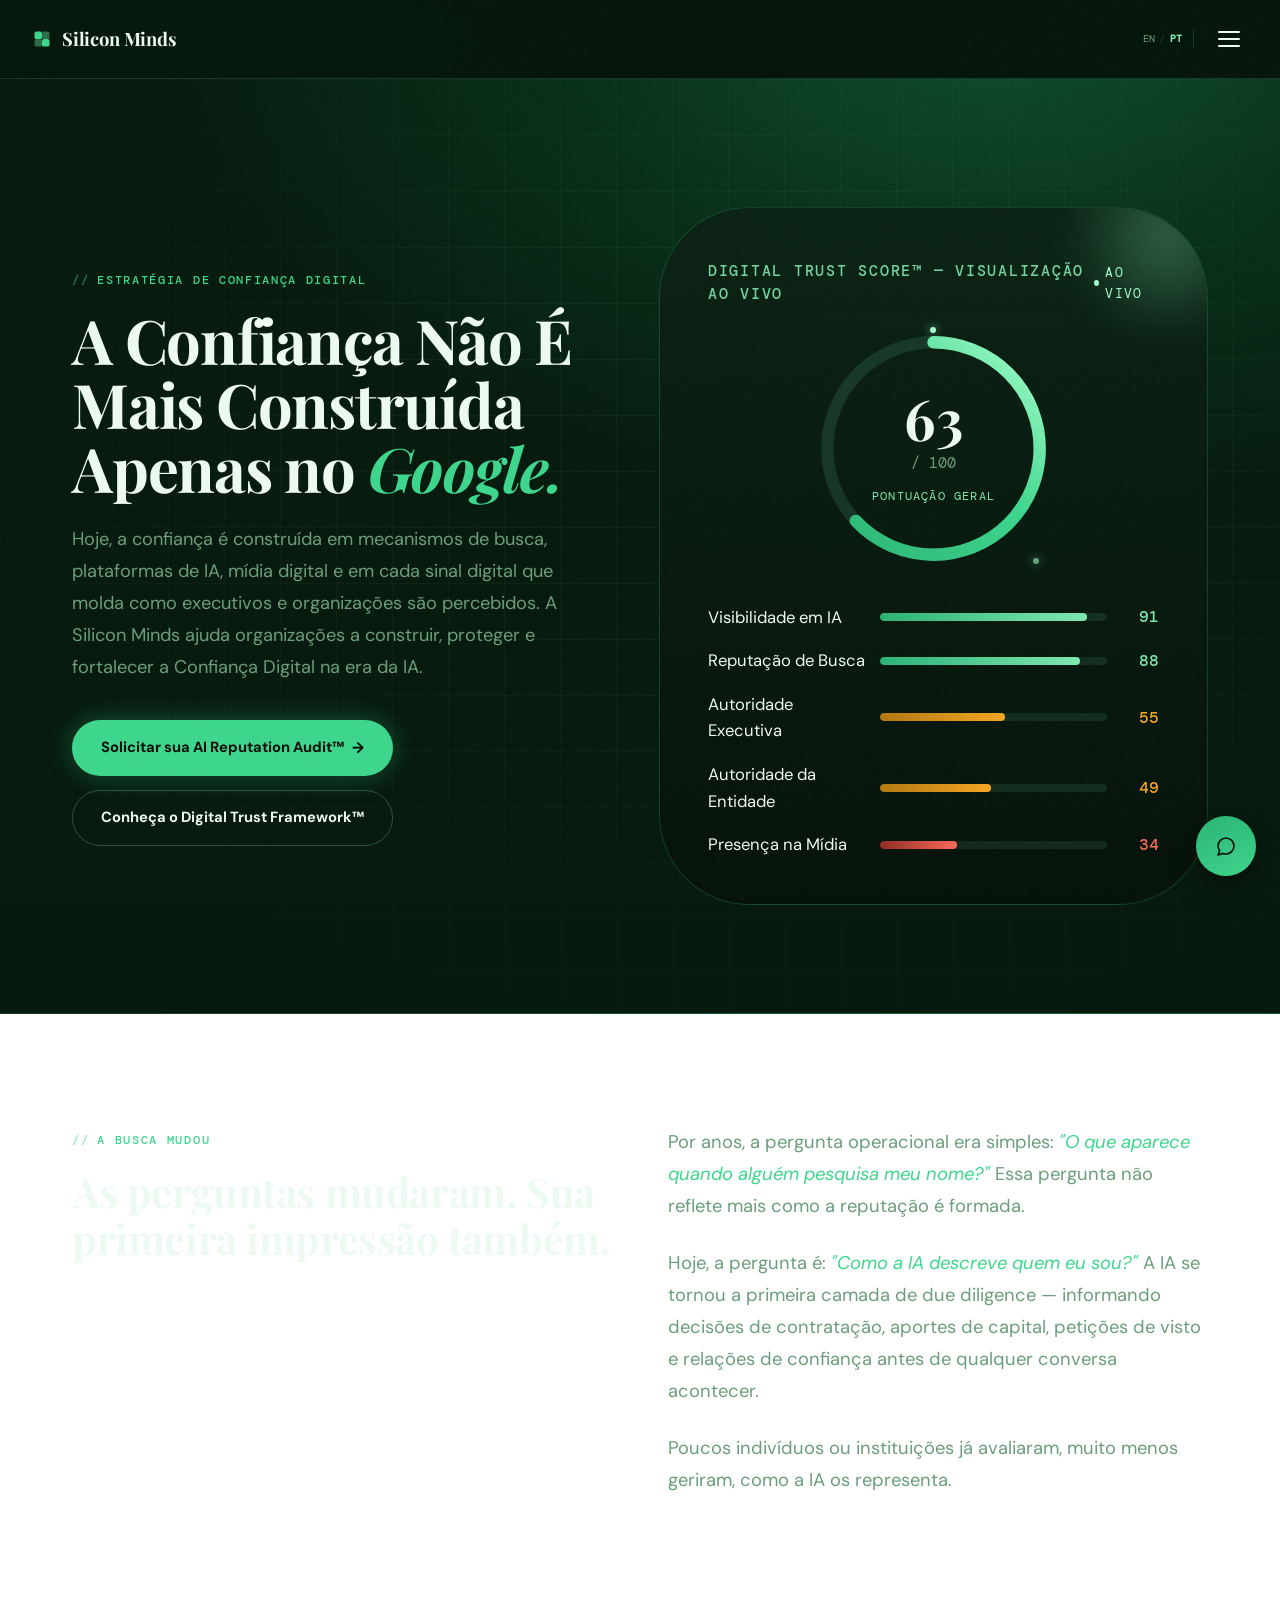
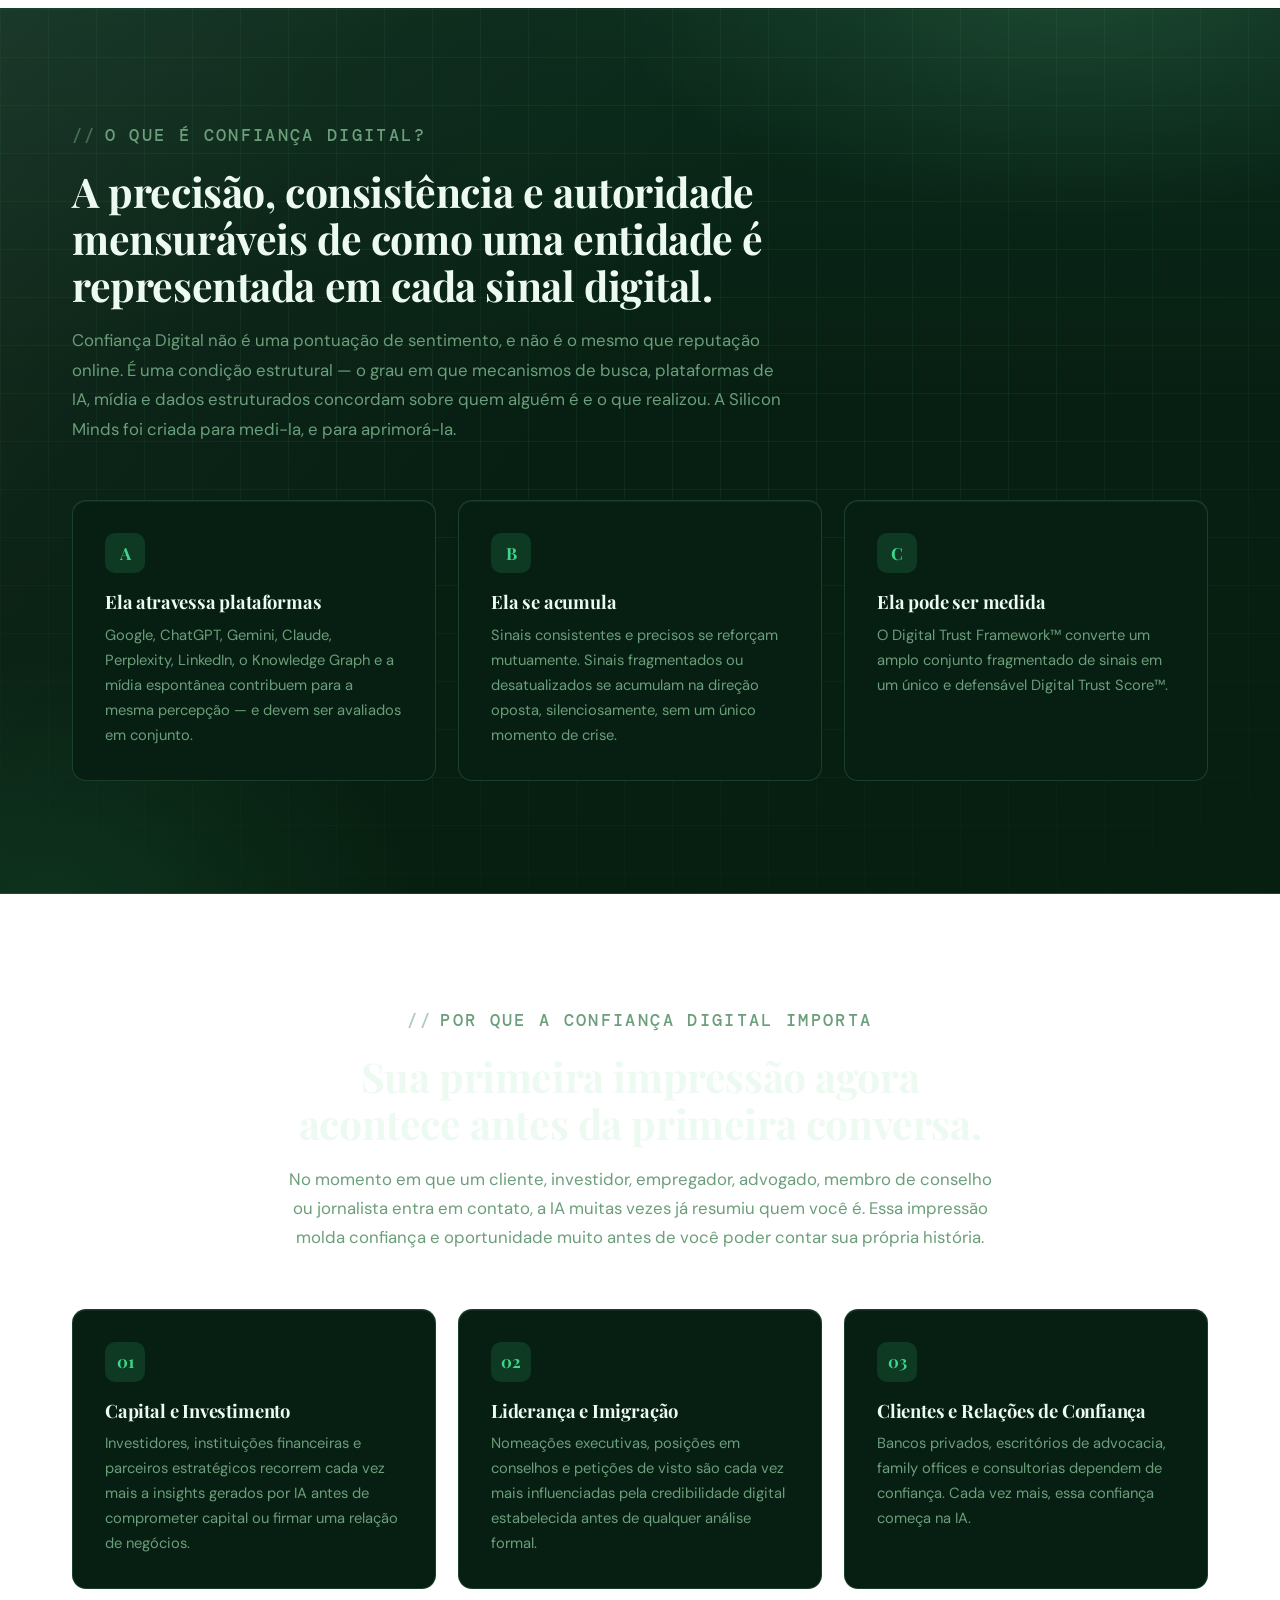
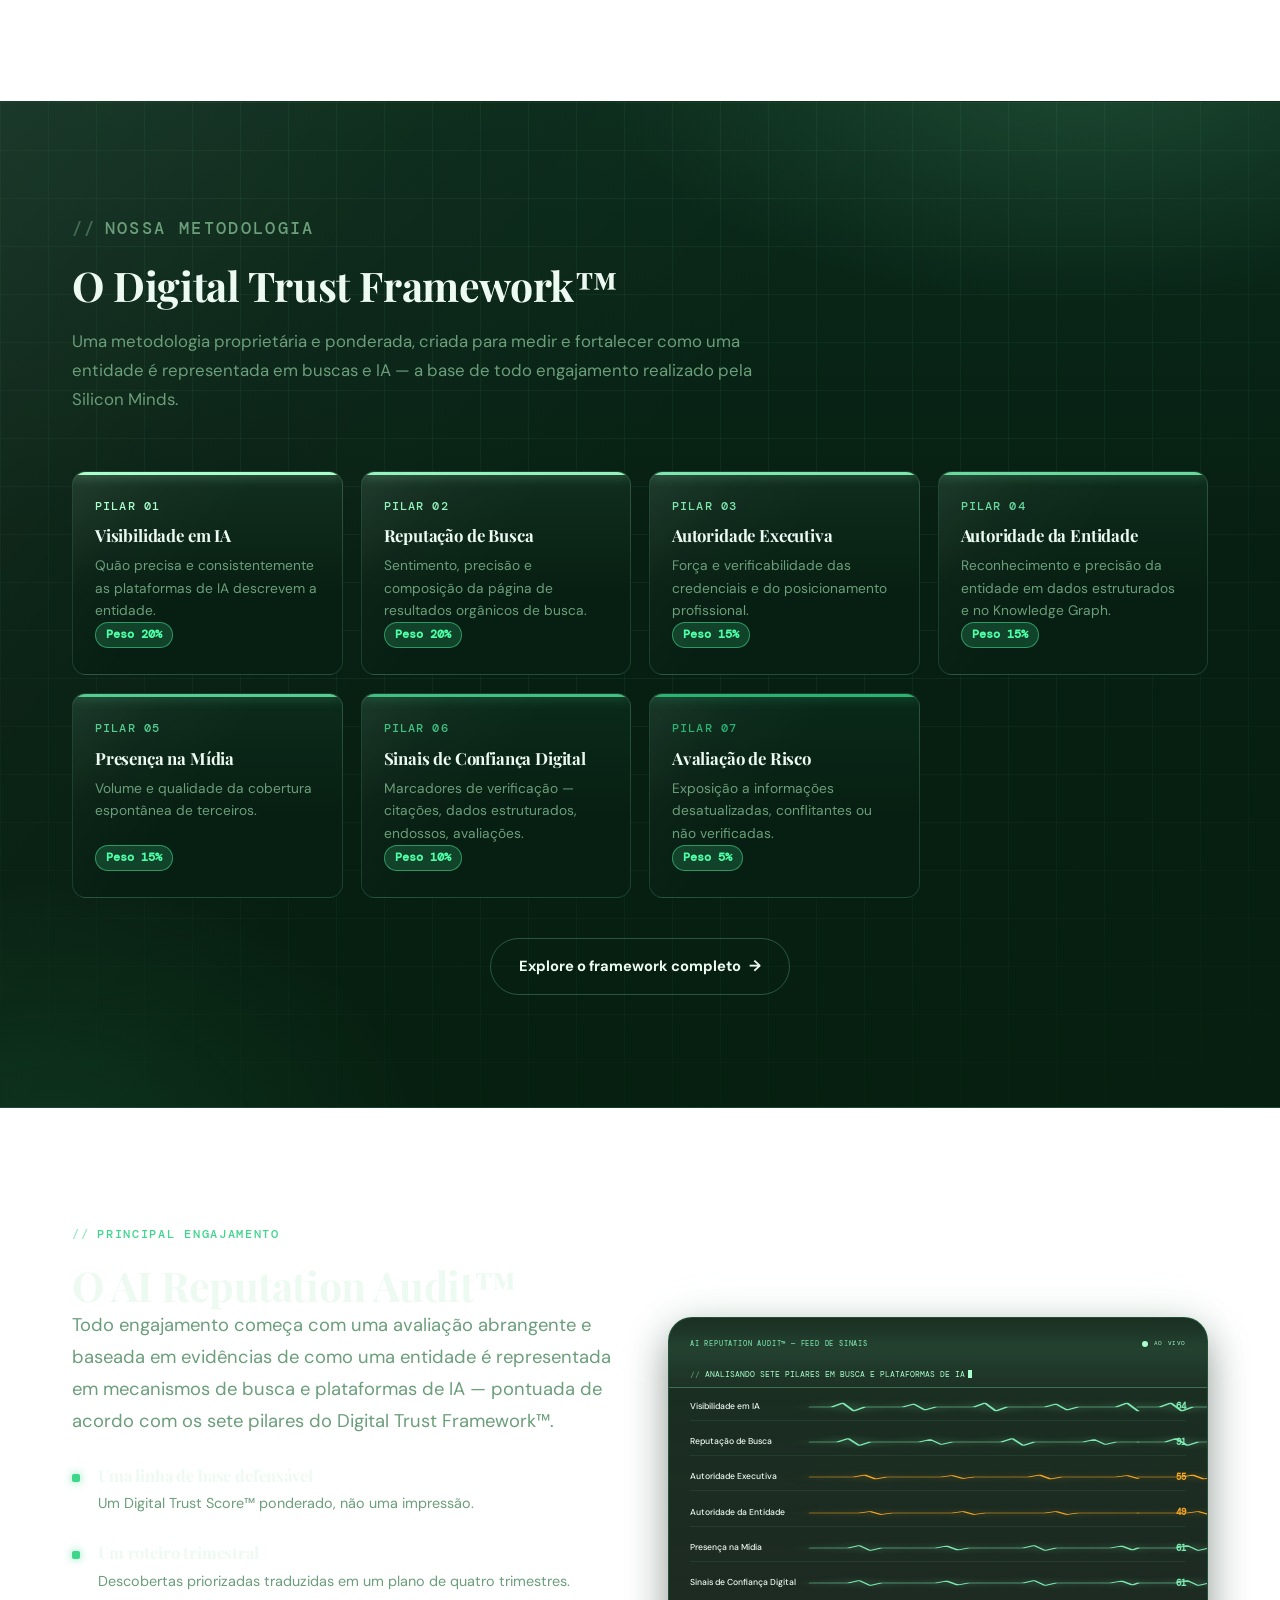
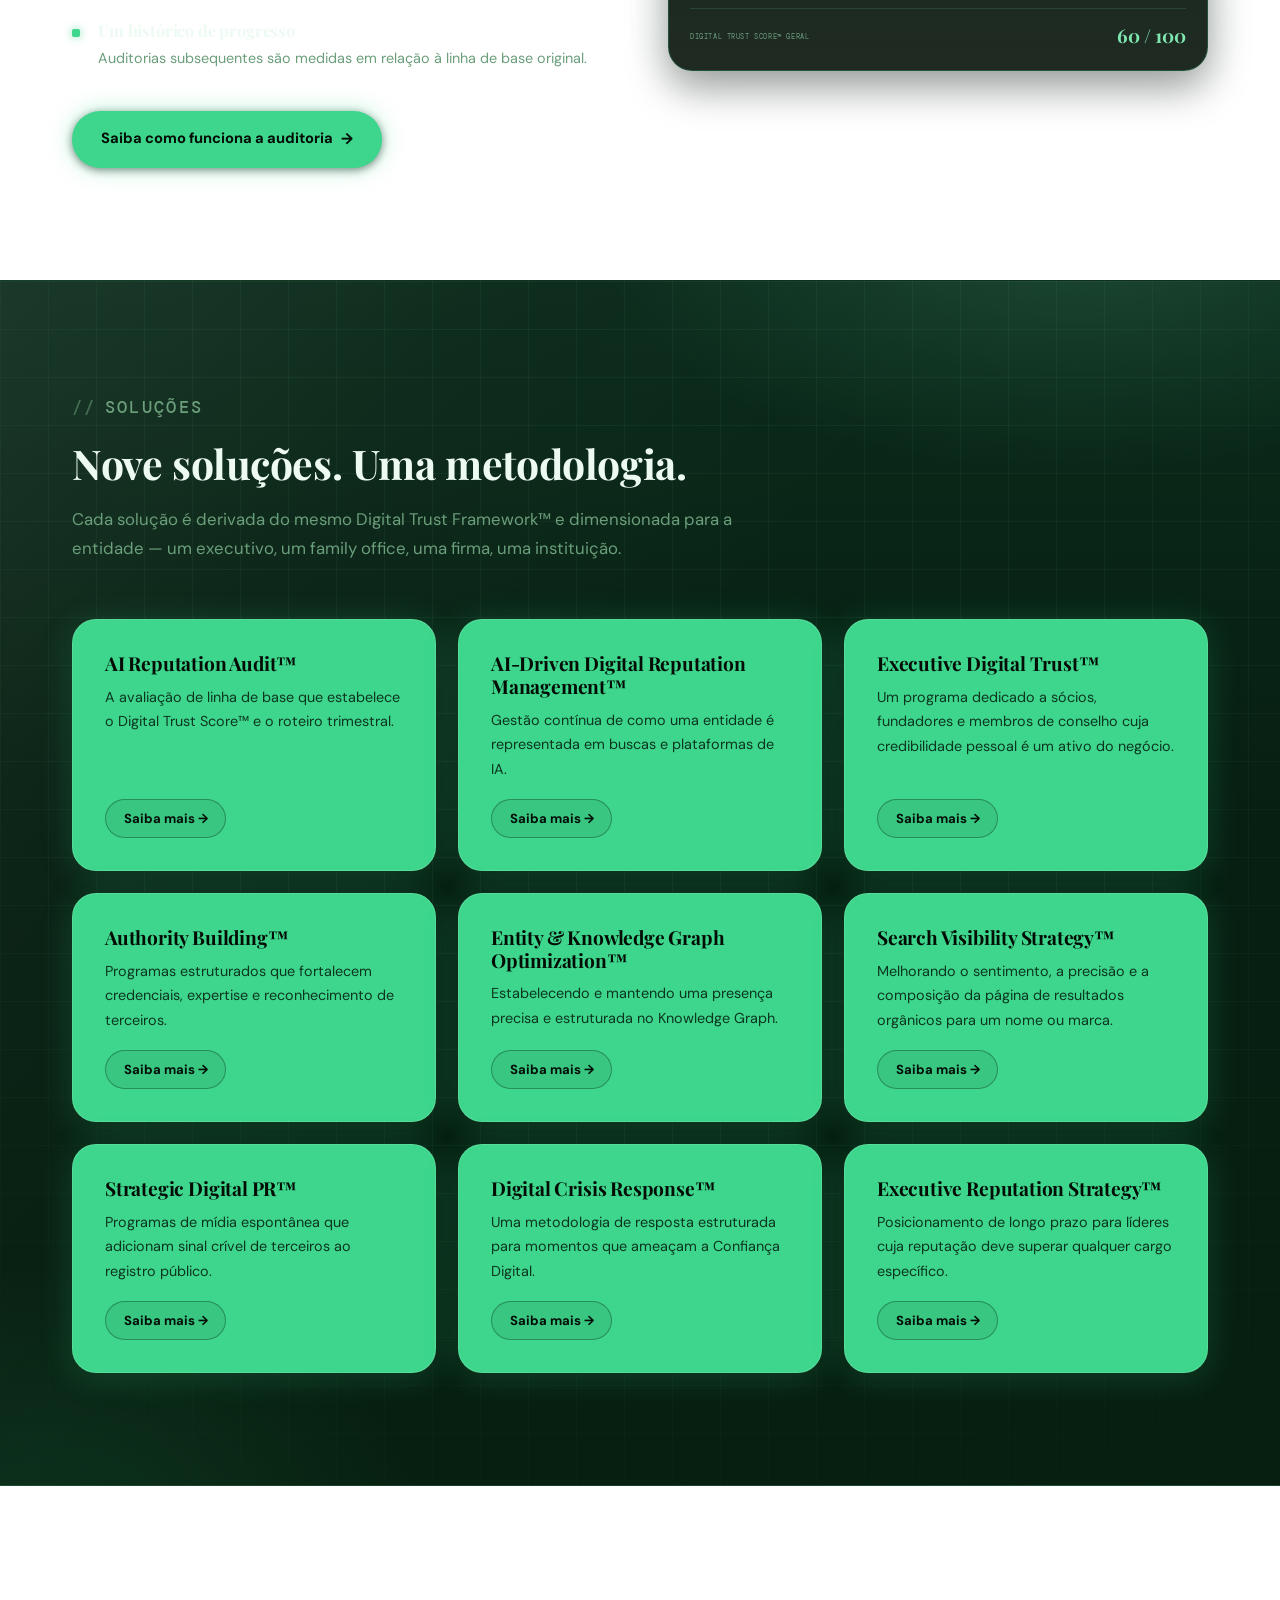
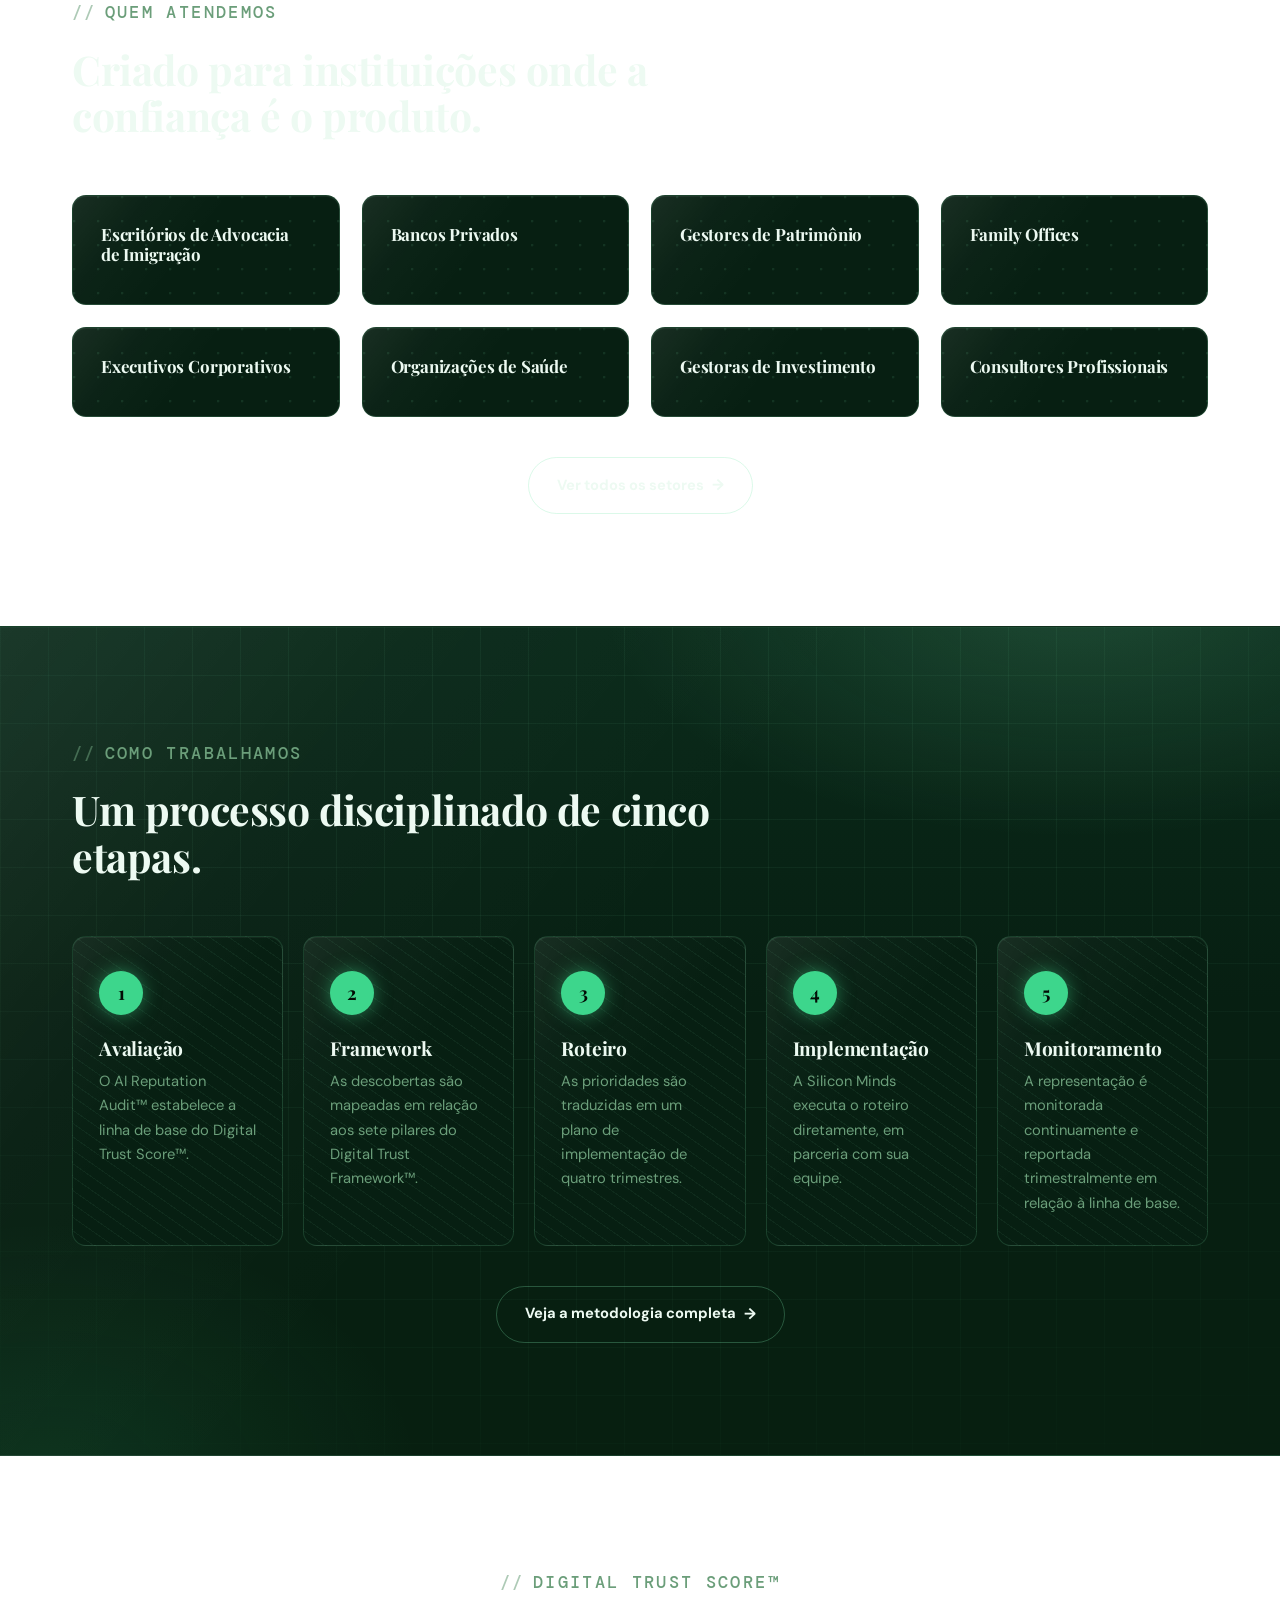
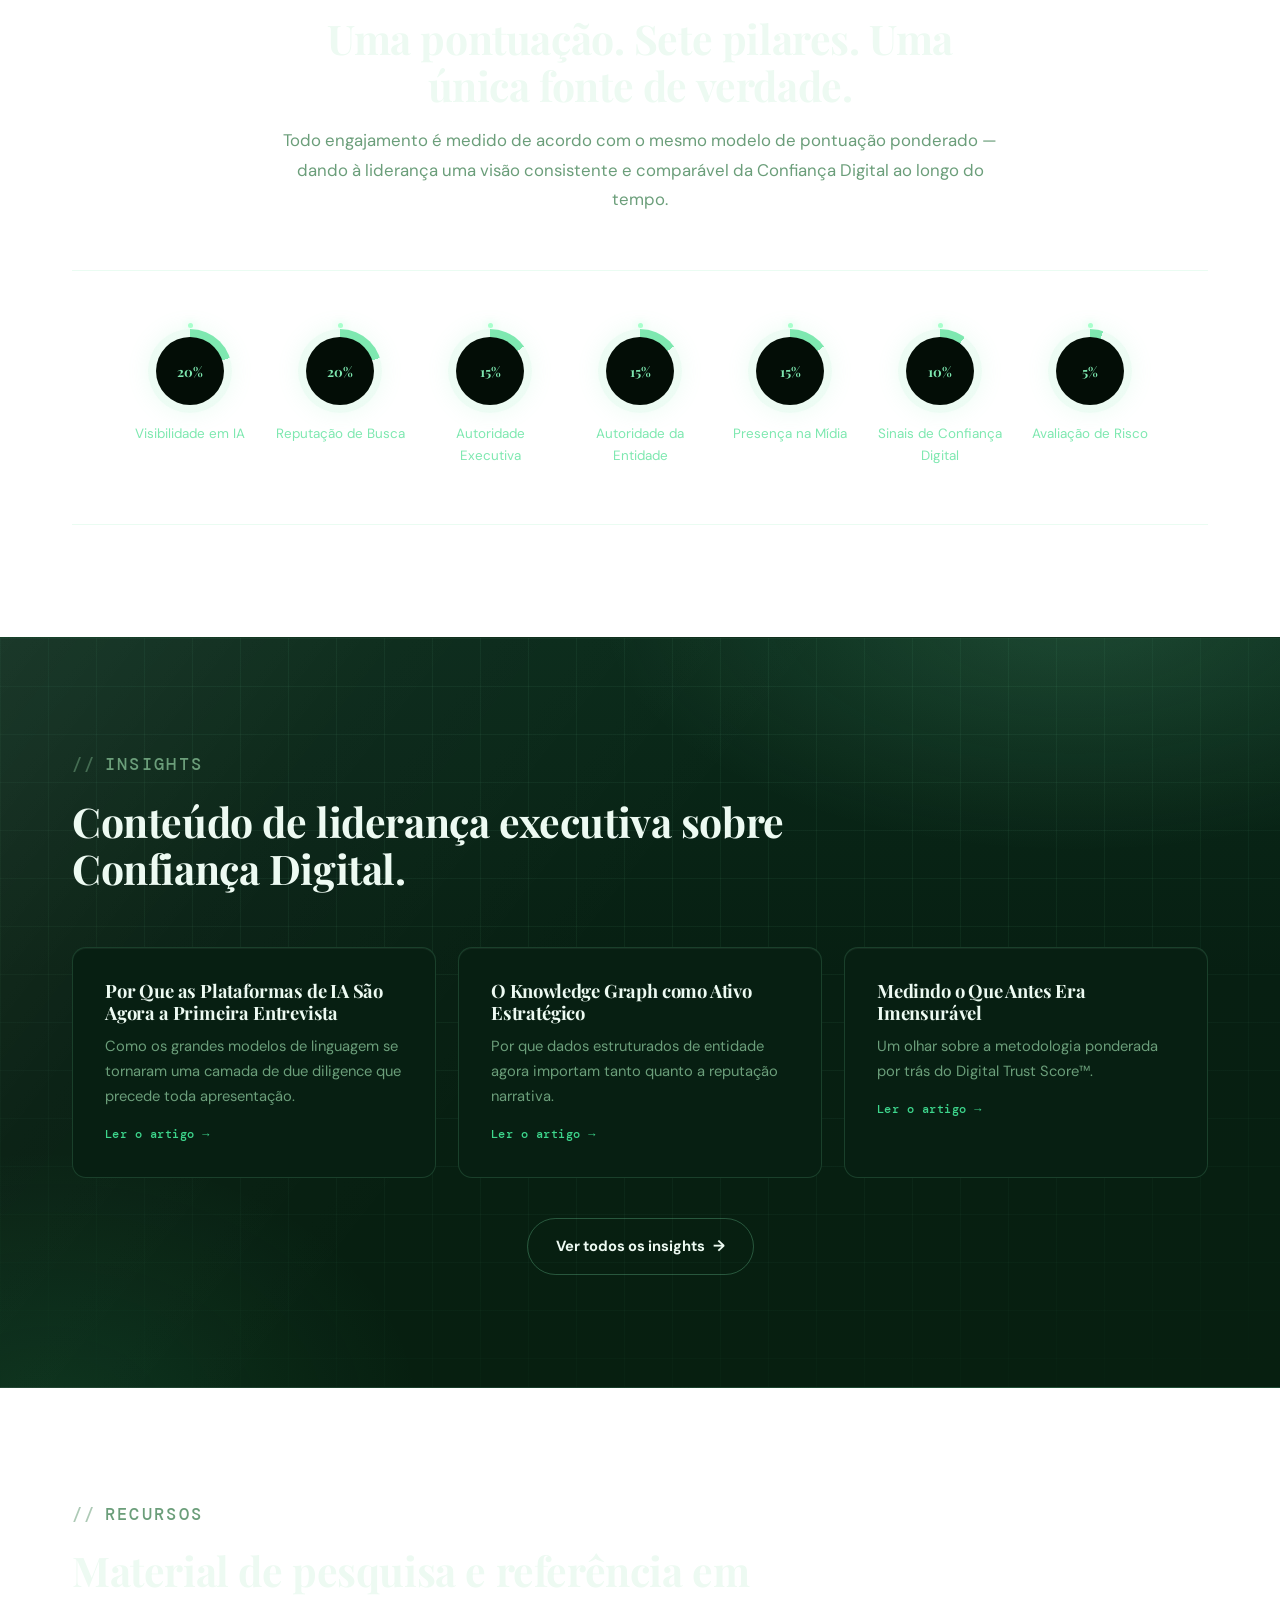
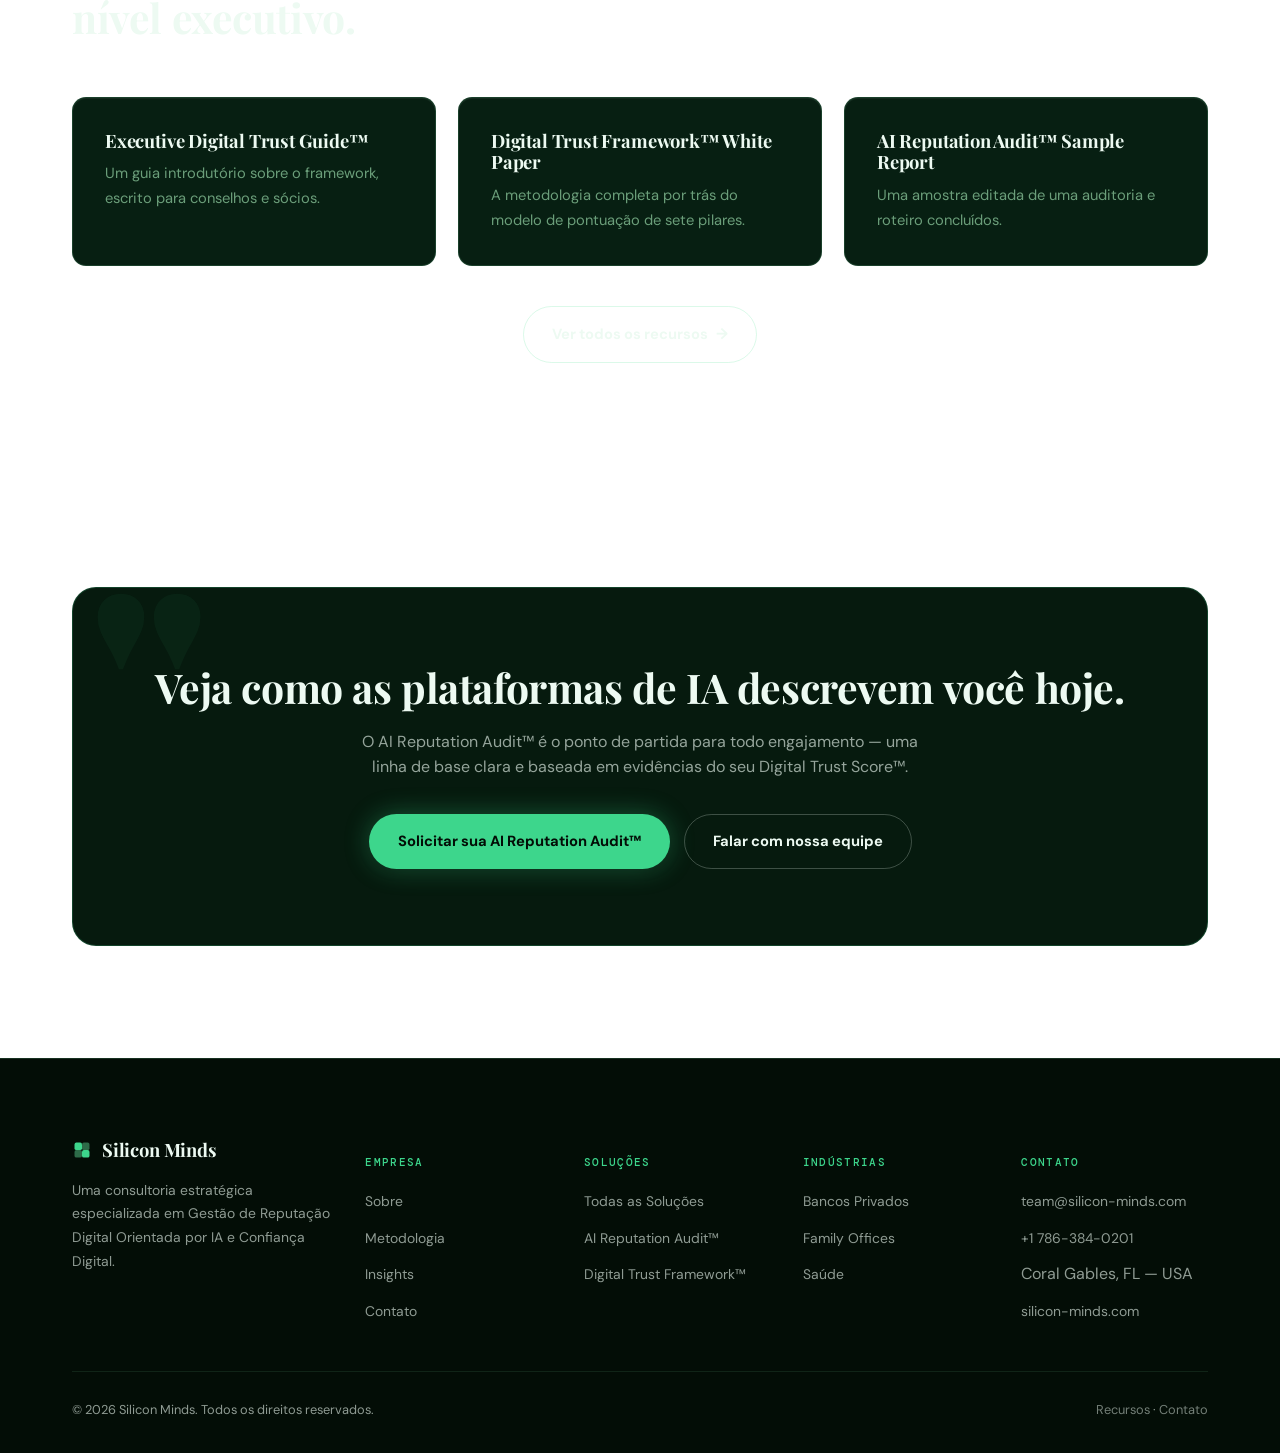
==== pt/index.html @ 93efc641 "Add files via upload" ====
<!doctype html>
<html lang="pt-BR">
<head>
<meta charset="utf-8">
<meta name="viewport" content="width=device-width, initial-scale=1">
<title>Silicon Minds | Estratégia de Confiança Digital para a Era da IA</title>
<meta name="description" content="A Silicon Minds é uma consultoria estratégica especializada em Gestão de Reputação Digital Orientada por IA e Confiança Digital. Ajudamos executivos, instituições e organizações a moldar como são percebidos em mecanismos de busca e plataformas de IA.">
<link rel="canonical" href="https://silicon-minds.com/pt/">
<link rel="alternate" hreflang="en" href="https://silicon-minds.com/index.html">
<link rel="alternate" hreflang="pt-BR" href="https://silicon-minds.com/pt/index.html">
<link rel="alternate" hreflang="x-default" href="https://silicon-minds.com/index.html">
<meta property="og:type" content="website">
<meta property="og:site_name" content="Silicon Minds">
<meta property="og:title" content="Silicon Minds | Estratégia de Confiança Digital para a Era da IA">
<meta property="og:description" content="A confiança não é mais construída apenas no Google. A Silicon Minds ajuda organizações a construir, proteger e fortalecer a Confiança Digital em mecanismos de busca, plataformas de IA e mídia digital.">
<meta property="og:url" content="https://silicon-minds.com/pt/">
<meta property="og:image" content="https://silicon-minds.com/assets/og-cover.jpg">
<meta name="twitter:card" content="summary_large_image">
<link rel="icon" href="/favicon.svg" type="image/svg+xml">
<link href="https://fonts.googleapis.com/css2?family=Playfair+Display:ital,wght@0,400;0,700;0,900;1,400;1,700&family=DM+Sans:wght@300;400;500;600;700;800&family=DM+Mono:wght@400;500&display=swap" rel="stylesheet">
<link rel="stylesheet" href="/css/style.css">
<script type="application/ld+json">
{
  "@context": "https://schema.org",
  "@type": "ProfessionalService",
  "name": "Silicon Minds",
  "alternateName": "Silicon Minds Digital Trust Consulting",
  "url": "https://silicon-minds.com/pt/",
  "description": "Consultoria estratégica especializada em Gestão de Reputação Digital Orientada por IA e Confiança Digital para executivos, instituições e organizações.",
  "address": {"@type": "PostalAddress", "addressLocality": "Coral Gables", "addressRegion": "FL", "addressCountry": "US"},
  "areaServed": "Worldwide",
  "knowsAbout": ["Digital Trust", "AI Visibility", "Search Reputation", "Executive Authority", "Entity Authority", "Knowledge Graph Optimization", "Digital Crisis Response", "Strategic Digital PR"],
  "makesOffer": [
    {"@type": "Offer", "itemOffered": {"@type": "Service", "name": "AI Reputation Audit™"}},
    {"@type": "Offer", "itemOffered": {"@type": "Service", "name": "AI-Driven Digital Reputation Management™"}},
    {"@type": "Offer", "itemOffered": {"@type": "Service", "name": "Executive Digital Trust™"}}
  ],
  "sameAs": ["https://www.linkedin.com/company/silicon-minds"]
}
</script>
</head>
<body>
<a class="skip-link" href="#main">Ir para o conteúdo</a>

<header class="nav">
  <div class="container">
    <a href="/pt/index.html" class="brand"><span class="mark"></span>Silicon Minds</a>
    <nav class="nav-links" aria-label="Principal">
      <a href="/pt/about.html">Sobre</a>
      <a href="/pt/solutions.html">Soluções</a>
      <a href="/pt/framework.html">Framework™</a>
      <a href="/pt/audit.html">Audit™</a>
      <a href="/pt/industries.html">Indústrias</a>
      <a href="/pt/methodology.html">Metodologia</a>
      <a href="/pt/insights.html">Insights</a>
      <a href="/pt/resources.html">Recursos</a>
      <a href="/pt/contact.html">Contato</a>
    </nav>
    <div class="nav-cta">
      <div class="lang-switch" aria-label="Idioma"><a href="/index.html" class="lang-btn">EN</a><span class="lang-sep">/</span><a href="/pt/index.html" class="lang-btn active">PT</a></div>
      <a href="/pt/audit.html" class="btn btn-outline btn-sm">Solicitar Auditoria</a>
      <button class="nav-toggle" aria-label="Abrir menu" aria-expanded="false"><span></span><span></span><span></span></button>
    </div>
  </div>
</header>

<main id="main">

  <!-- HERO -->
  <section class="hero">
    <div class="container">
      <div>
        <p class="eyebrow">Estratégia de Confiança Digital</p>
        <h1 class="display">A Confiança Não É Mais Construída Apenas no <em>Google.</em></h1>
        <p class="lede">Hoje, a confiança é construída em mecanismos de busca, plataformas de IA, mídia digital e em cada sinal digital que molda como executivos e organizações são percebidos. A Silicon Minds ajuda organizações a construir, proteger e fortalecer a Confiança Digital na era da IA.</p>
        <div class="cta-row">
          <a href="/pt/audit.html" class="btn btn-primary">Solicitar sua AI Reputation Audit™ <span class="btn-arrow">→</span></a>
          <a href="/pt/framework.html" class="btn btn-outline">Conheça o Digital Trust Framework™</a>
        </div>
      </div>
      <div class="hero-panel">
        <div class="frame-corner tl"></div>
        <div class="frame-corner br"></div>
        <div class="hp-top">
          <p class="hp-label">Digital Trust Score™ — Visualização ao Vivo</p>
          <span class="hp-live"><i></i>Ao Vivo</span>
        </div>
        <div class="gaugeWrap">
          <svg class="gaugeSvg" viewBox="0 0 200 200">
            <defs>
              <linearGradient id="gaugeGrad" x1="0%" y1="0%" x2="100%" y2="100%">
                <stop offset="0%" stop-color="#2bb374"/>
                <stop offset="55%" stop-color="#3dd68c"/>
                <stop offset="100%" stop-color="#a8ffcc"/>
              </linearGradient>
            </defs>
            <circle class="track" cx="100" cy="100" r="86"></circle>
            <circle class="progress" cx="100" cy="100" r="86"></circle>
          </svg>
          <div class="orbit">
            <div class="orbit-dot d1"></div>
            <div class="orbit-dot d2"></div>
          </div>
          <div class="gaugeCenter">
            <span class="gaugeNum">63</span>
            <span class="gaugeMax">/ 100</span>
            <span class="gaugeSub">Pontuação Geral</span>
          </div>
        </div>
        <div class="barsWrap">
          <div class="barRow"><span class="barLabel">Visibilidade em IA</span><div class="barTrack"><div class="barFill strong" style="--val:91%;--i:0"></div></div><span class="barVal strong">91</span></div>
          <div class="barRow"><span class="barLabel">Reputação de Busca</span><div class="barTrack"><div class="barFill strong" style="--val:88%;--i:1"></div></div><span class="barVal strong">88</span></div>
          <div class="barRow"><span class="barLabel">Autoridade Executiva</span><div class="barTrack"><div class="barFill dev" style="--val:55%;--i:2"></div></div><span class="barVal dev">55</span></div>
          <div class="barRow"><span class="barLabel">Autoridade da Entidade</span><div class="barTrack"><div class="barFill dev" style="--val:49%;--i:3"></div></div><span class="barVal dev">49</span></div>
          <div class="barRow"><span class="barLabel">Presença na Mídia</span><div class="barTrack"><div class="barFill limited" style="--val:34%;--i:4"></div></div><span class="barVal limited">34</span></div>
        </div>
      </div>
    </div>
  </section>

  <!-- A BUSCA MUDOU -->
  <section class="section-pad">
    <div class="container">
      <div class="two-col">
        <div>
          <p class="eyebrow">A Busca Mudou</p>
          <h2 class="display">As perguntas mudaram. Sua primeira impressão também.</h2>
        </div>
        <div>
          <p class="lede" style="margin-bottom:24px;">Por anos, a pergunta operacional era simples: <em>"O que aparece quando alguém pesquisa meu nome?"</em> Essa pergunta não reflete mais como a reputação é formada.</p>
          <p class="lede" style="margin-bottom:24px;">Hoje, a pergunta é: <em>"Como a IA descreve quem eu sou?"</em> A IA se tornou a primeira camada de due diligence — informando decisões de contratação, aportes de capital, petições de visto e relações de confiança antes de qualquer conversa acontecer.</p>
          <p class="lede">Poucos indivíduos ou instituições já avaliaram, muito menos geriram, como a IA os representa.</p>
        </div>
      </div>
    </div>
  </section>

  <!-- O QUE É CONFIANÇA DIGITAL -->
  <section class="section-pad band-gray">
    <div class="container">
      <div class="section-head">
        <p class="eyebrow">O Que É Confiança Digital?</p>
        <h2 class="display">A precisão, consistência e autoridade mensuráveis de como uma entidade é representada em cada sinal digital.</h2>
        <p>Confiança Digital não é uma pontuação de sentimento, e não é o mesmo que reputação online. É uma condição estrutural — o grau em que mecanismos de busca, plataformas de IA, mídia e dados estruturados concordam sobre quem alguém é e o que realizou. A Silicon Minds foi criada para medi-la, e para aprimorá-la.</p>
      </div>
      <div class="grid grid-3">
        <div class="card" data-reveal><div class="icon-num">A</div><h3>Ela atravessa plataformas</h3><p>Google, ChatGPT, Gemini, Claude, Perplexity, LinkedIn, o Knowledge Graph e a mídia espontânea contribuem para a mesma percepção — e devem ser avaliados em conjunto.</p></div>
        <div class="card" data-reveal><div class="icon-num">B</div><h3>Ela se acumula</h3><p>Sinais consistentes e precisos se reforçam mutuamente. Sinais fragmentados ou desatualizados se acumulam na direção oposta, silenciosamente, sem um único momento de crise.</p></div>
        <div class="card" data-reveal><div class="icon-num">C</div><h3>Ela pode ser medida</h3><p>O Digital Trust Framework™ converte um amplo conjunto fragmentado de sinais em um único e defensável Digital Trust Score™.</p></div>
      </div>
    </div>
  </section>

  <!-- POR QUE A CONFIANÇA DIGITAL IMPORTA -->
  <section class="section-pad">
    <div class="container">
      <div class="section-head center">
        <p class="eyebrow" style="justify-content:center">Por Que a Confiança Digital Importa</p>
        <h2 class="display">Sua primeira impressão agora acontece antes da primeira conversa.</h2>
        <p>No momento em que um cliente, investidor, empregador, advogado, membro de conselho ou jornalista entra em contato, a IA muitas vezes já resumiu quem você é. Essa impressão molda confiança e oportunidade muito antes de você poder contar sua própria história.</p>
      </div>
      <div class="grid grid-3">
        <div class="card" data-reveal><div class="icon-num">01</div><h3>Capital e Investimento</h3><p>Investidores, instituições financeiras e parceiros estratégicos recorrem cada vez mais a insights gerados por IA antes de comprometer capital ou firmar uma relação de negócios.</p></div>
        <div class="card" data-reveal><div class="icon-num">02</div><h3>Liderança e Imigração</h3><p>Nomeações executivas, posições em conselhos e petições de visto são cada vez mais influenciadas pela credibilidade digital estabelecida antes de qualquer análise formal.</p></div>
        <div class="card" data-reveal><div class="icon-num">03</div><h3>Clientes e Relações de Confiança</h3><p>Bancos privados, escritórios de advocacia, family offices e consultorias dependem de confiança. Cada vez mais, essa confiança começa na IA.</p></div>
      </div>
    </div>
  </section>

  <!-- DIGITAL TRUST FRAMEWORK -->
  <section class="section-pad band-gray">
    <div class="container">
      <div class="section-head">
        <p class="eyebrow">Nossa Metodologia</p>
        <h2 class="display">O Digital Trust Framework™</h2>
        <p>Uma metodologia proprietária e ponderada, criada para medir e fortalecer como uma entidade é representada em buscas e IA — a base de todo engajamento realizado pela Silicon Minds.</p>
      </div>
      <div class="pillars">
        <div class="pillar" data-reveal><span class="pnum">PILAR 01</span><h4>Visibilidade em IA</h4><p>Quão precisa e consistentemente as plataformas de IA descrevem a entidade.</p><span class="weight">Peso 20%</span></div>
        <div class="pillar" data-reveal><span class="pnum">PILAR 02</span><h4>Reputação de Busca</h4><p>Sentimento, precisão e composição da página de resultados orgânicos de busca.</p><span class="weight">Peso 20%</span></div>
        <div class="pillar" data-reveal><span class="pnum">PILAR 03</span><h4>Autoridade Executiva</h4><p>Força e verificabilidade das credenciais e do posicionamento profissional.</p><span class="weight">Peso 15%</span></div>
        <div class="pillar" data-reveal><span class="pnum">PILAR 04</span><h4>Autoridade da Entidade</h4><p>Reconhecimento e precisão da entidade em dados estruturados e no Knowledge Graph.</p><span class="weight">Peso 15%</span></div>
        <div class="pillar" data-reveal><span class="pnum">PILAR 05</span><h4>Presença na Mídia</h4><p>Volume e qualidade da cobertura espontânea de terceiros.</p><span class="weight">Peso 15%</span></div>
        <div class="pillar" data-reveal><span class="pnum">PILAR 06</span><h4>Sinais de Confiança Digital</h4><p>Marcadores de verificação — citações, dados estruturados, endossos, avaliações.</p><span class="weight">Peso 10%</span></div>
        <div class="pillar" data-reveal><span class="pnum">PILAR 07</span><h4>Avaliação de Risco</h4><p>Exposição a informações desatualizadas, conflitantes ou não verificadas.</p><span class="weight">Peso 5%</span></div>
      </div>
      <div class="mt-40 text-center"><a href="/pt/framework.html" class="btn btn-outline">Explore o framework completo <span class="btn-arrow">→</span></a></div>
    </div>
  </section>

  <!-- AI REPUTATION AUDIT -->
  <section class="section-pad audit-teaser">
    <div class="container two-col">
      <div>
        <p class="eyebrow">Principal Engajamento</p>
        <h2 class="display">O AI Reputation Audit™</h2>
        <p class="lede" style="margin-bottom:28px;">Todo engajamento começa com uma avaliação abrangente e baseada em evidências de como uma entidade é representada em mecanismos de busca e plataformas de IA — pontuada de acordo com os sete pilares do Digital Trust Framework™.</p>
        <div class="kicker-list">
          <div class="kicker-item"><span class="ki-mark"></span><div><h4>Uma linha de base defensável</h4><p>Um Digital Trust Score™ ponderado, não uma impressão.</p></div></div>
          <div class="kicker-item"><span class="ki-mark"></span><div><h4>Um roteiro trimestral</h4><p>Descobertas priorizadas traduzidas em um plano de quatro trimestres.</p></div></div>
          <div class="kicker-item"><span class="ki-mark"></span><div><h4>Um histórico de progresso</h4><p>Auditorias subsequentes são medidas em relação à linha de base original.</p></div></div>
        </div>
        <div class="cta-row mt-40"><a href="/pt/audit.html" class="btn btn-primary">Saiba como funciona a auditoria <span class="btn-arrow">→</span></a></div>
      </div>
      <div class="dashboard">
        <div class="frame-corner tl"></div>
        <div class="frame-corner br"></div>
        <div class="scanLine"></div>
        <div class="hp-top">
          <p class="hp-label">AI Reputation Audit™ — Feed de Sinais</p>
          <span class="hp-live"><i></i>Ao Vivo</span>
        </div>
        <p class="ticker"><span class="tickerLead">//</span>ANALISANDO SETE PILARES EM BUSCA E PLATAFORMAS DE IA<span class="cursor"></span></p>
        <div class="dash-grid">
          <div class="dash-card" style="--i:0"><div class="dlabel">Visibilidade em IA</div><svg class="wave" viewBox="0 0 120 24" preserveAspectRatio="none"><g class="waveGroup"><path class="wavePath" d="M0,12 L8,12 L12,4 L16,20 L20,12 L34,12 L38,6 L42,18 L46,12 L60,12 L64,4 L68,20 L72,12 L86,12 L90,6 L94,18 L98,12 L112,12 L116,4 L120,20"/><path class="wavePath" d="M120,12 L128,12 L132,4 L136,20 L140,12 L154,12 L158,6 L162,18 L166,12 L180,12 L184,4 L188,20 L192,12 L206,12 L210,6 L214,18 L218,12 L232,12 L236,4 L240,20"/></g></svg><div class="dval">64</div></div>
          <div class="dash-card" style="--i:1"><div class="dlabel">Reputação de Busca</div><svg class="wave" viewBox="0 0 120 24" preserveAspectRatio="none"><g class="waveGroup"><path class="wavePath" d="M0,12 L10,12 L14,5 L18,19 L22,12 L40,12 L44,7 L48,17 L52,12 L70,12 L74,5 L78,19 L82,12 L100,12 L104,7 L108,17 L112,12 L120,12"/><path class="wavePath" d="M120,12 L130,12 L134,5 L138,19 L142,12 L160,12 L164,7 L168,17 L172,12 L190,12 L194,5 L198,19 L202,12 L220,12 L224,7 L228,17 L232,12 L240,12"/></g></svg><div class="dval">91</div></div>
          <div class="dash-card amber" style="--i:2"><div class="dlabel">Autoridade Executiva</div><svg class="wave" viewBox="0 0 120 24" preserveAspectRatio="none"><g class="waveGroup"><path class="wavePath" d="M0,12 L16,12 L20,8 L24,16 L28,12 L48,12 L52,9 L56,15 L60,12 L80,12 L84,8 L88,16 L92,12 L112,12 L116,9 L120,15"/><path class="wavePath" d="M120,12 L136,12 L140,8 L144,16 L148,12 L168,12 L172,9 L176,15 L180,12 L200,12 L204,8 L208,16 L212,12 L232,12 L236,9 L240,15"/></g></svg><div class="dval">55</div></div>
          <div class="dash-card amber" style="--i:3"><div class="dlabel">Autoridade da Entidade</div><svg class="wave" viewBox="0 0 120 24" preserveAspectRatio="none"><g class="waveGroup"><path class="wavePath" d="M0,12 L18,12 L22,9 L26,15 L30,12 L52,12 L56,9 L60,15 L64,12 L86,12 L90,9 L94,15 L98,12 L120,12"/><path class="wavePath" d="M120,12 L138,12 L142,9 L146,15 L150,12 L172,12 L176,9 L180,15 L184,12 L206,12 L210,9 L214,15 L218,12 L240,12"/></g></svg><div class="dval">49</div></div>
          <div class="dash-card" style="--i:4"><div class="dlabel">Presença na Mídia</div><svg class="wave" viewBox="0 0 120 24" preserveAspectRatio="none"><g class="waveGroup"><path class="wavePath" d="M0,12 L14,12 L18,7 L22,17 L26,12 L46,12 L50,8 L54,16 L58,12 L78,12 L82,7 L86,17 L90,12 L110,12 L114,8 L118,16 L120,12"/><path class="wavePath" d="M120,12 L134,12 L138,7 L142,17 L146,12 L166,12 L170,8 L174,16 L178,12 L198,12 L202,7 L206,17 L210,12 L230,12 L234,8 L238,16 L240,12"/></g></svg><div class="dval">61</div></div>
          <div class="dash-card" style="--i:5"><div class="dlabel">Sinais de Confiança Digital</div><svg class="wave" viewBox="0 0 120 24" preserveAspectRatio="none"><g class="waveGroup"><path class="wavePath" d="M0,12 L14,12 L18,7 L22,17 L26,12 L46,12 L50,8 L54,16 L58,12 L78,12 L82,7 L86,17 L90,12 L110,12 L114,8 L118,16 L120,12"/><path class="wavePath" d="M120,12 L134,12 L138,7 L142,17 L146,12 L166,12 L170,8 L174,16 L178,12 L198,12 L202,7 L206,17 L210,12 L230,12 L234,8 L238,16 L240,12"/></g></svg><div class="dval">61</div></div>
        </div>
        <div class="dash-score"><span class="dslabel">Digital Trust Score™ Geral</span><span class="dsval">60 / 100</span></div>
      </div>
    </div>
  </section>

  <!-- SOLUÇÕES -->
  <section class="section-pad band-gray">
    <div class="container">
      <div class="section-head">
        <p class="eyebrow">Soluções</p>
        <h2 class="display">Nove soluções. Uma metodologia.</h2>
        <p>Cada solução é derivada do mesmo Digital Trust Framework™ e dimensionada para a entidade — um executivo, um family office, uma firma, uma instituição.</p>
      </div>
      <div class="grid grid-3">
        <div class="solution-card" data-reveal><h3>AI Reputation Audit™</h3><p>A avaliação de linha de base que estabelece o Digital Trust Score™ e o roteiro trimestral.</p><a href="/pt/audit.html">Saiba mais →</a></div>
        <div class="solution-card" data-reveal><h3>AI-Driven Digital Reputation Management™</h3><p>Gestão contínua de como uma entidade é representada em buscas e plataformas de IA.</p><a href="/pt/solutions.html">Saiba mais →</a></div>
        <div class="solution-card" data-reveal><h3>Executive Digital Trust™</h3><p>Um programa dedicado a sócios, fundadores e membros de conselho cuja credibilidade pessoal é um ativo do negócio.</p><a href="/pt/solutions.html">Saiba mais →</a></div>
        <div class="solution-card" data-reveal><h3>Authority Building™</h3><p>Programas estruturados que fortalecem credenciais, expertise e reconhecimento de terceiros.</p><a href="/pt/solutions.html">Saiba mais →</a></div>
        <div class="solution-card" data-reveal><h3>Entity &amp; Knowledge Graph Optimization™</h3><p>Estabelecendo e mantendo uma presença precisa e estruturada no Knowledge Graph.</p><a href="/pt/solutions.html">Saiba mais →</a></div>
        <div class="solution-card" data-reveal><h3>Search Visibility Strategy™</h3><p>Melhorando o sentimento, a precisão e a composição da página de resultados orgânicos para um nome ou marca.</p><a href="/pt/solutions.html">Saiba mais →</a></div>
        <div class="solution-card" data-reveal><h3>Strategic Digital PR™</h3><p>Programas de mídia espontânea que adicionam sinal crível de terceiros ao registro público.</p><a href="/pt/solutions.html">Saiba mais →</a></div>
        <div class="solution-card" data-reveal><h3>Digital Crisis Response™</h3><p>Uma metodologia de resposta estruturada para momentos que ameaçam a Confiança Digital.</p><a href="/pt/solutions.html">Saiba mais →</a></div>
        <div class="solution-card" data-reveal><h3>Executive Reputation Strategy™</h3><p>Posicionamento de longo prazo para líderes cuja reputação deve superar qualquer cargo específico.</p><a href="/pt/solutions.html">Saiba mais →</a></div>
      </div>
    </div>
  </section>

  <!-- INDÚSTRIAS -->
  <section class="section-pad">
    <div class="container">
      <div class="section-head">
        <p class="eyebrow">Quem Atendemos</p>
        <h2 class="display">Criado para instituições onde a confiança é o produto.</h2>
      </div>
      <div class="grid grid-4">
        <div class="industry-card" data-reveal><h3>Escritórios de Advocacia de Imigração</h3></div>
        <div class="industry-card" data-reveal><h3>Bancos Privados</h3></div>
        <div class="industry-card" data-reveal><h3>Gestores de Patrimônio</h3></div>
        <div class="industry-card" data-reveal><h3>Family Offices</h3></div>
        <div class="industry-card" data-reveal><h3>Executivos Corporativos</h3></div>
        <div class="industry-card" data-reveal><h3>Organizações de Saúde</h3></div>
        <div class="industry-card" data-reveal><h3>Gestoras de Investimento</h3></div>
        <div class="industry-card" data-reveal><h3>Consultores Profissionais</h3></div>
      </div>
      <div class="mt-40 text-center"><a href="/pt/industries.html" class="btn btn-outline">Ver todos os setores <span class="btn-arrow">→</span></a></div>
    </div>
  </section>

  <!-- METODOLOGIA -->
  <section class="section-pad band-gray">
    <div class="container">
      <div class="section-head">
        <p class="eyebrow">Como Trabalhamos</p>
        <h2 class="display">Um processo disciplinado de cinco etapas.</h2>
      </div>
      <div class="timeline">
        <div class="tstep" data-reveal><div class="tno">1</div><h4>Avaliação</h4><p>O AI Reputation Audit™ estabelece a linha de base do Digital Trust Score™.</p></div>
        <div class="tstep" data-reveal><div class="tno">2</div><h4>Framework</h4><p>As descobertas são mapeadas em relação aos sete pilares do Digital Trust Framework™.</p></div>
        <div class="tstep" data-reveal><div class="tno">3</div><h4>Roteiro</h4><p>As prioridades são traduzidas em um plano de implementação de quatro trimestres.</p></div>
        <div class="tstep" data-reveal><div class="tno">4</div><h4>Implementação</h4><p>A Silicon Minds executa o roteiro diretamente, em parceria com sua equipe.</p></div>
        <div class="tstep" data-reveal><div class="tno">5</div><h4>Monitoramento</h4><p>A representação é monitorada continuamente e reportada trimestralmente em relação à linha de base.</p></div>
      </div>
      <div class="mt-40 text-center"><a href="/pt/methodology.html" class="btn btn-outline">Veja a metodologia completa <span class="btn-arrow">→</span></a></div>
    </div>
  </section>

  <!-- DIGITAL TRUST SCORE -->
  <section class="section-pad">
    <div class="container">
      <div class="section-head center">
        <p class="eyebrow" style="justify-content:center">Digital Trust Score™</p>
        <h2 class="display">Uma pontuação. Sete pilares. Uma única fonte de verdade.</h2>
        <p>Todo engajamento é medido de acordo com o mesmo modelo de pontuação ponderado — dando à liderança uma visão consistente e comparável da Confiança Digital ao longo do tempo.</p>
      </div>
      <div class="stat-strip">
        <div class="stat" data-reveal style="--w-target:20;--i:0"><div class="stat-ring"><div class="orbit-mini"><i></i></div><span class="stat-ring-val">20%</span></div><span>Visibilidade em IA</span></div>
        <div class="stat" data-reveal style="--w-target:20;--i:1"><div class="stat-ring"><div class="orbit-mini"><i></i></div><span class="stat-ring-val">20%</span></div><span>Reputação de Busca</span></div>
        <div class="stat" data-reveal style="--w-target:15;--i:2"><div class="stat-ring"><div class="orbit-mini"><i></i></div><span class="stat-ring-val">15%</span></div><span>Autoridade Executiva</span></div>
        <div class="stat" data-reveal style="--w-target:15;--i:3"><div class="stat-ring"><div class="orbit-mini"><i></i></div><span class="stat-ring-val">15%</span></div><span>Autoridade da Entidade</span></div>
        <div class="stat" data-reveal style="--w-target:15;--i:4"><div class="stat-ring"><div class="orbit-mini"><i></i></div><span class="stat-ring-val">15%</span></div><span>Presença na Mídia</span></div>
        <div class="stat" data-reveal style="--w-target:10;--i:5"><div class="stat-ring"><div class="orbit-mini"><i></i></div><span class="stat-ring-val">10%</span></div><span>Sinais de Confiança Digital</span></div>
        <div class="stat" data-reveal style="--w-target:5;--i:6"><div class="stat-ring"><div class="orbit-mini"><i></i></div><span class="stat-ring-val">5%</span></div><span>Avaliação de Risco</span></div>
      </div>
    </div>
  </section>

  <!-- INSIGHTS -->
  <section class="section-pad band-gray">
    <div class="container">
      <div class="section-head">
        <p class="eyebrow">Insights</p>
        <h2 class="display">Conteúdo de liderança executiva sobre Confiança Digital.</h2>
      </div>
      <div class="grid grid-3">
        <div class="card" data-reveal><h3>Por Que as Plataformas de IA São Agora a Primeira Entrevista</h3><p>Como os grandes modelos de linguagem se tornaram uma camada de due diligence que precede toda apresentação.</p><a href="/pt/insights.html" class="tag">Ler o artigo →</a></div>
        <div class="card" data-reveal><h3>O Knowledge Graph como Ativo Estratégico</h3><p>Por que dados estruturados de entidade agora importam tanto quanto a reputação narrativa.</p><a href="/pt/insights.html" class="tag">Ler o artigo →</a></div>
        <div class="card" data-reveal><h3>Medindo o Que Antes Era Imensurável</h3><p>Um olhar sobre a metodologia ponderada por trás do Digital Trust Score™.</p><a href="/pt/insights.html" class="tag">Ler o artigo →</a></div>
      </div>
      <div class="mt-40 text-center"><a href="/pt/insights.html" class="btn btn-outline">Ver todos os insights <span class="btn-arrow">→</span></a></div>
    </div>
  </section>

  <!-- RECURSOS -->
  <section class="section-pad">
    <div class="container">
      <div class="section-head">
        <p class="eyebrow">Recursos</p>
        <h2 class="display">Material de pesquisa e referência em nível executivo.</h2>
      </div>
      <div class="grid grid-3">
        <div class="card" data-reveal><h3>Executive Digital Trust Guide™</h3><p>Um guia introdutório sobre o framework, escrito para conselhos e sócios.</p></div>
        <div class="card" data-reveal><h3>Digital Trust Framework™ White Paper</h3><p>A metodologia completa por trás do modelo de pontuação de sete pilares.</p></div>
        <div class="card" data-reveal><h3>AI Reputation Audit™ Sample Report</h3><p>Uma amostra editada de uma auditoria e roteiro concluídos.</p></div>
      </div>
      <div class="mt-40 text-center"><a href="/pt/resources.html" class="btn btn-outline">Ver todos os recursos <span class="btn-arrow">→</span></a></div>
    </div>
  </section>

  <!-- CTA FINAL -->
  <section class="section-pad">
    <div class="container">
      <div class="final-cta">
        <h2 class="display">Veja como as plataformas de IA descrevem você hoje.</h2>
        <p>O AI Reputation Audit™ é o ponto de partida para todo engajamento — uma linha de base clara e baseada em evidências do seu Digital Trust Score™.</p>
        <div class="cta-row"><a href="/pt/audit.html" class="btn btn-primary">Solicitar sua AI Reputation Audit™</a><a href="/pt/contact.html" class="btn btn-ghost-light">Falar com nossa equipe</a></div>
      </div>
    </div>
  </section>

</main>

<footer class="footer">
  <div class="container">
    <div class="footer-grid">
      <div>
        <a href="/pt/index.html" class="brand"><span class="mark"></span>Silicon Minds</a>
        <p>Uma consultoria estratégica especializada em Gestão de Reputação Digital Orientada por IA e Confiança Digital.</p>
      </div>
      <div class="footer-col"><h5>Empresa</h5><ul><li><a href="/pt/about.html">Sobre</a></li><li><a href="/pt/methodology.html">Metodologia</a></li><li><a href="/pt/insights.html">Insights</a></li><li><a href="/pt/contact.html">Contato</a></li></ul></div>
      <div class="footer-col"><h5>Soluções</h5><ul><li><a href="/pt/solutions.html">Todas as Soluções</a></li><li><a href="/pt/audit.html">AI Reputation Audit™</a></li><li><a href="/pt/framework.html">Digital Trust Framework™</a></li></ul></div>
      <div class="footer-col"><h5>Indústrias</h5><ul><li><a href="/pt/industries.html">Bancos Privados</a></li><li><a href="/pt/industries.html">Family Offices</a></li><li><a href="/pt/industries.html">Saúde</a></li></ul></div>
      <div class="footer-col"><h5>Contato</h5><ul><li><a href="mailto:team@silicon-minds.com">team@silicon-minds.com</a></li><li><a href="tel:+17863840201">+1 786-384-0201</a></li><li>Coral Gables, FL — USA</li><li><a href="https://silicon-minds.com">silicon-minds.com</a></li></ul></div>
    </div>
    <div class="footer-bottom">
      <span>© <span id="year">2026</span> Silicon Minds. Todos os direitos reservados.</span>
      <span><a href="/pt/resources.html">Recursos</a> · <a href="/pt/contact.html">Contato</a></span>
    </div>
  </div>
</footer>

<script src="/js/main.js"></script>
<script src="/js/chatbot.js" defer></script>
</body>
</html>
---- css/style.css ----
/* ==========================================================================
   SILICON MINDS — Design System
   AI-Driven Digital Reputation Management & Digital Trust
   Rebuilt to match the craft level of the original Silicon Minds site:
   Playfair Display + DM Sans + DM Mono, deep forest-green field, noise
   texture, radial gradients, glass-morphism panels, glowing accents,
   bright solid-green cards. Content is the current Digital Trust
   Framework™ positioning; visual language is the brand's true identity.
   ========================================================================== */

:root{
  --bg-900:      #061a0e;
  --bg-800:      #071f12;
  --bg-700:      #134d28;
  --sheen:       linear-gradient(128deg, rgba(255,255,255,0.07) 0%, rgba(255,255,255,0.02) 22%, transparent 46%);
  --texture-grid: linear-gradient(rgba(126,232,176,.06) 1px, transparent 1px), linear-gradient(90deg, rgba(126,232,176,.06) 1px, transparent 1px);
  --green:       #3dd68c;
  --green-dark:  #2bb374;
  --green-tint:  rgba(61,214,140,0.14);
  --mint:        #7ee8b0;
  --weight-green: #4dffa6;
  --black:       #030d06;
  --white:       #edfaf2;
  --gray-text:   #6b9e7a;
  --accent:      #a8ffcc;
  --amber:       #F5A623;
  --red:         #FF6A5C;

  /* legacy aliases used across component rules */
  --dark:        var(--black);
  --navy:        var(--white);
  --gray-bg:     var(--bg-800);
  --gray-line:   rgba(126,232,176,0.16);
  --green-line:  rgba(61,214,140,0.22);

  --font-serif: 'Playfair Display', Georgia, 'Times New Roman', serif;
  --font-sans:  'DM Sans', -apple-system, BlinkMacSystemFont, 'Segoe UI', Arial, sans-serif;
  --font-mono:  'DM Mono', 'SFMono-Regular', Consolas, 'Courier New', monospace;
  --font: var(--font-sans);

  --max-w: 1200px;
  --radius-sm: 8px;
  --radius-md: 14px;
  --radius-lg: 24px;

  --shadow-sm: 0 1px 2px rgba(0,0,0,0.3);
  --shadow-md: 0 16px 40px rgba(0,0,0,0.4);
  --shadow-lg: 0 30px 80px rgba(0,0,0,0.55);
  --glow-sm: 0 0 24px rgba(61,214,140,0.35);
  --glow-md: 0 0 44px rgba(61,214,140,0.4), 0 4px 16px rgba(0,0,0,0.55);

  --ease: cubic-bezier(.16,.84,.44,1);
}

*, *::before, *::after{ box-sizing: border-box; }

html{ scroll-behavior: smooth; }

body{
  margin: 0;
  font-family: var(--font-sans);
  color: var(--white);
  background:
    radial-gradient(ellipse 900px 560px at 12% 8%, rgba(61,214,140,0.10), transparent 62%),
    radial-gradient(ellipse 760px 620px at 92% 28%, rgba(126,232,176,0.08), transparent 58%),
    radial-gradient(ellipse 1000px 700px at 30% 82%, rgba(61,214,140,0.07), transparent 62%),
    radial-gradient(ellipse 820px 600px at 88% 96%, rgba(19,77,40,0.5), transparent 60%),
    linear-gradient(180deg, #061a0e 0%, #051609 45%, #030d06 100%);
  background-attachment: fixed;
  background-size: cover;
  -webkit-font-smoothing: antialiased;
  -moz-osx-font-smoothing: grayscale;
  line-height: 1.6;
  position: relative;
}

/* faint structural grid, echoes the hero pattern, anchored to the viewport for depth while scrolling */
body::after{
  content: "";
  position: fixed; inset: 0; z-index: 0; pointer-events: none;
  background-image: linear-gradient(rgba(126,232,176,.035) 1px, transparent 1px), linear-gradient(90deg, rgba(126,232,176,.035) 1px, transparent 1px);
  background-size: 56px 56px;
  mask-image: radial-gradient(ellipse 90% 100% at 50% 0%, black 0%, transparent 75%);
  -webkit-mask-image: radial-gradient(ellipse 90% 100% at 50% 0%, black 0%, transparent 75%);
}

header, main, footer{ position: relative; z-index: 1; }

/* film-grain noise overlay across the whole site */
body::before{
  content: "";
  position: fixed; inset: 0; z-index: 9999; pointer-events: none; opacity: 0.5;
  background-image: url("data:image/svg+xml,%3Csvg viewBox='0 0 256 256' xmlns='http://www.w3.org/2000/svg'%3E%3Cfilter id='n'%3E%3CfeTurbulence type='fractalNoise' baseFrequency='0.9' numOctaves='4' stitchTiles='stitch'/%3E%3C/filter%3E%3Crect width='100%25' height='100%25' filter='url(%23n)' opacity='0.045'/%3E%3C/svg%3E");
}

img, svg{ max-width: 100%; display: block; }

a{ color: inherit; text-decoration: none; }

ul{ margin: 0; padding: 0; list-style: none; }

h1,h2,h3,h4{ margin: 0; font-family: var(--font-serif); font-weight: 700; letter-spacing: -0.01em; color: var(--white); line-height: 1.18; }

em{ font-style: italic; color: var(--green); }

p{ margin: 0; }

.container{
  max-width: var(--max-w);
  margin: 0 auto;
  padding: 0 32px;
  position: relative;
}

section{ position: relative; }

.section-pad{ padding: 112px 0; }
.section-pad-sm{ padding: 72px 0; }

@media (max-width: 900px){
  .section-pad{ padding: 72px 0; }
  .section-pad-sm{ padding: 48px 0; }
  .container{ padding: 0 24px; }
}

/* --------------------------------------------------------------------------
   Typography helpers
   -------------------------------------------------------------------------- */

.eyebrow{
  display: inline-flex;
  align-items: center;
  gap: 8px;
  font-family: var(--font-mono);
  font-size: 12px;
  font-weight: 500;
  letter-spacing: 0.14em;
  text-transform: uppercase;
  color: var(--green);
  margin-bottom: 18px;
}
.eyebrow::before{
  content: "//";
  opacity: 0.55;
  display: inline-block;
}

h1.display{ font-size: clamp(2.6rem, 4.8vw, 4.4rem); line-height: 1.04; letter-spacing: -0.02em; }
h2.display{ font-size: clamp(1.9rem, 3.2vw, 2.7rem); line-height: 1.14; }
h3.display{ font-size: 1.4rem; line-height: 1.3; }

.lede{
  font-size: 1.15rem;
  color: var(--gray-text);
  line-height: 1.75;
  max-width: 640px;
}

.section-head{
  max-width: 720px;
  margin-bottom: 56px;
}
.section-head.center{ margin-left: auto; margin-right: auto; text-align: center; }

.section-head h2{ margin-bottom: 18px; }
.section-head p{ font-size: 1.05rem; color: var(--gray-text); line-height: 1.75; }

/* --------------------------------------------------------------------------
   Buttons
   -------------------------------------------------------------------------- */

.btn{
  display: inline-flex;
  align-items: center;
  gap: 8px;
  padding: 15px 28px;
  border-radius: 999px;
  font-family: var(--font-sans);
  font-size: 0.92rem;
  font-weight: 700;
  border: 1.5px solid transparent;
  cursor: pointer;
  transition: transform .18s var(--ease), box-shadow .18s var(--ease), background .18s var(--ease), color .18s var(--ease), border-color .18s var(--ease);
  white-space: nowrap;
}
.btn-primary{
  background: var(--green);
  color: var(--black);
  box-shadow: var(--glow-sm), 0 2px 8px rgba(0,0,0,0.5);
}
.btn-primary:hover{ background: var(--accent); transform: translateY(-2px); box-shadow: var(--glow-md); }
.btn-outline{
  background: transparent;
  color: var(--white);
  border-color: rgba(126,232,176,0.28);
}
.btn-outline:hover{ border-color: var(--green); color: var(--mint); transform: translateY(-2px); }
.btn-ghost-light{
  background: transparent;
  color: var(--white);
  border-color: rgba(237,250,242,0.24);
}
.btn-ghost-light:hover{ border-color: var(--white); }
.btn-sm{ padding: 10px 20px; font-size: 0.84rem; }
.btn-arrow{ font-size: 1.05em; transition: transform .18s var(--ease); }
.btn:hover .btn-arrow{ transform: translateX(3px); }

.cta-row{ display: flex; flex-wrap: wrap; gap: 14px; align-items: center; }

/* --------------------------------------------------------------------------
   Navigation
   -------------------------------------------------------------------------- */

.nav{
  position: sticky;
  top: 0;
  z-index: 100;
  background: rgba(6,20,12,0.82);
  backdrop-filter: saturate(180%) blur(18px);
  -webkit-backdrop-filter: saturate(180%) blur(18px);
  border-bottom: 1px solid var(--gray-line);
}
.nav .container{
  display: flex;
  align-items: center;
  justify-content: space-between;
  gap: 16px;
  height: 78px;
  max-width: 1360px;
}
.brand{
  display: flex;
  align-items: center;
  gap: 10px;
  flex-shrink: 0;
  font-family: var(--font-serif);
  font-weight: 700;
  font-size: 1.15rem;
  letter-spacing: -0.01em;
  color: var(--white);
  white-space: nowrap;
}
.brand .mark{
  width: 20px; height: 20px; flex-shrink: 0;
  background-image: url("data:image/svg+xml,%3Csvg xmlns='http://www.w3.org/2000/svg' viewBox='0 0 64 64'%3E%3Crect x='8' y='8' width='24' height='24' rx='6' fill='%233dd68c'/%3E%3Crect x='32' y='8' width='24' height='24' rx='6' fill='%232d6b48'/%3E%3Crect x='8' y='32' width='24' height='24' rx='6' fill='%232d6b48'/%3E%3Crect x='32' y='32' width='24' height='24' rx='6' fill='%233dd68c'/%3E%3C/svg%3E");
  background-size: contain;
  background-repeat: no-repeat;
}
.nav-links{
  display: flex;
  align-items: center;
  gap: 14px;
  flex-wrap: nowrap;
  min-width: 0;
}
.nav-links a{
  font-family: var(--font-sans);
  font-size: 0.72rem;
  font-weight: 500;
  letter-spacing: 0.03em;
  text-transform: uppercase;
  color: var(--gray-text);
  white-space: nowrap;
  transition: color .16s var(--ease);
}
.nav-links a:hover{ color: var(--mint); }
.nav-links a.active{ color: var(--green); }
.nav-cta{ display: flex; align-items: center; gap: 12px; flex-shrink: 0; white-space: nowrap; }
.nav-toggle{ display: none; }

.lang-switch{
  display: flex; align-items: center; gap: 3px;
  font-family: var(--font-mono); font-size: 0.64rem; letter-spacing: 0.02em;
  flex-shrink: 0;
  padding-right: 10px;
  margin-right: 2px;
  border-right: 1px solid var(--gray-line);
}
.lang-btn{
  background: none; border: none; cursor: pointer; padding: 2px 1px;
  color: var(--gray-text); transition: color .16s var(--ease);
}
.lang-btn:hover{ color: var(--white); }
.lang-btn.active{ color: var(--mint); font-weight: 700; cursor: default; }
.lang-sep{ color: var(--gray-line); font-size: 0.6rem; }

.lang-toast{
  position: fixed; left: 50%; bottom: 28px; z-index: 1000;
  transform: translate(-50%, 10px); opacity: 0;
  background: var(--bg-800); border: 1px solid var(--green-line); color: var(--white);
  font-family: var(--font-sans); font-size: 0.85rem;
  padding: 12px 20px; border-radius: 999px;
  box-shadow: 0 16px 40px rgba(0,0,0,0.45);
  transition: opacity .25s var(--ease), transform .25s var(--ease);
  pointer-events: none;
}
.lang-toast.show{ opacity: 1; transform: translate(-50%, 0); }

@media (max-width: 1320px){
  .lang-switch{ order: -1; margin-right: 4px; }
}
@media (max-width: 460px){
  .lang-switch{ font-size: 0.64rem; gap: 3px; }
}

@media (max-width: 1320px){
  .nav-links{
    position: fixed; inset: 78px 0 0 0;
    background: var(--black);
    flex-direction: column;
    align-items: flex-start;
    padding: 28px 24px;
    gap: 22px;
    transform: translateY(-8px);
    opacity: 0;
    pointer-events: none;
    transition: opacity .2s var(--ease), transform .2s var(--ease);
    overflow-y: auto;
  }
  .nav-links.open{ opacity: 1; transform: translateY(0); pointer-events: auto; }
  .nav-links a{ font-size: 1.05rem; white-space: normal; }
  .nav-cta .btn-outline{ display: none; }
  .nav-toggle{
    display: flex;
    flex-direction: column;
    gap: 5px;
    background: none;
    border: none;
    padding: 8px;
    cursor: pointer;
  }
  .nav-toggle span{ width: 22px; height: 2px; background: var(--white); border-radius: 2px; }
}

@media (max-width: 460px){
  .brand{ font-size: 1.02rem; }
}

/* --------------------------------------------------------------------------
   Hero
   -------------------------------------------------------------------------- */

.hero{
  padding: 128px 0 108px;
  position: relative;
  overflow: hidden;
  background: radial-gradient(ellipse 1100px 640px at 78% -6%, #0f4d2e 0%, #082e18 42%, #061a0e 78%);
  border-bottom: 1px solid var(--gray-line);
}
.hero::before{
  content: "";
  position: absolute; inset: 0; z-index: 0;
  background-image: linear-gradient(rgba(126,232,176,.05) 1px, transparent 1px), linear-gradient(90deg, rgba(126,232,176,.05) 1px, transparent 1px);
  background-size: 56px 56px;
  mask-image: radial-gradient(ellipse 80% 70% at 60% 40%, black 35%, transparent 100%);
  -webkit-mask-image: radial-gradient(ellipse 80% 70% at 60% 40%, black 35%, transparent 100%);
}
.hero .container{
  display: grid;
  grid-template-columns: 1fr 1.05fr;
  gap: 64px;
  align-items: center;
  position: relative; z-index: 2;
}
.hero h1{ margin-bottom: 24px; }
.hero .lede{ max-width: 100%; margin-bottom: 36px; font-size: 1.14rem; }
.hero-badges{
  display: flex; gap: 30px; margin-top: 56px; flex-wrap: wrap;
}
.hero-badge{ display: flex; flex-direction: column; gap: 2px; }
.hero-badge b{ font-family: var(--font-serif); font-size: 1.7rem; color: var(--white); font-weight: 700; }
.hero-badge span{ font-size: 0.78rem; color: var(--gray-text); }

.hero-panel{
  position: relative;
  background: linear-gradient(180deg, rgba(11,34,20,0.94), rgba(6,18,10,0.90));
  border: 1px solid var(--green-line);
  border-radius: 90px;
  padding: 52px 48px 46px;
  backdrop-filter: blur(20px);
  -webkit-backdrop-filter: blur(20px);
  overflow: hidden;
  animation: panelFloat 6s ease-in-out infinite, panelGlow 4.5s ease-in-out infinite;
}
/* the hero panel is now a rounded/organic shape — the right-angle viewfinder brackets read as "square" and no longer suit it */
.hero-panel .frame-corner{ display: none; }
.hero-panel::after{
  content: "";
  position: absolute; top: -70px; right: -60px; width: 200px; height: 200px;
  background: radial-gradient(circle, rgba(126,232,176,0.35), transparent 70%);
  filter: blur(22px);
  animation: blobPulse 5s ease-in-out infinite;
  pointer-events: none;
  z-index: 0;
}
@keyframes panelFloat{ 0%,100%{ transform: translateY(0); } 50%{ transform: translateY(-6px); } }
@keyframes panelGlow{
  0%,100%{ box-shadow: 0 40px 90px rgba(0,0,0,0.6), 0 0 40px rgba(126,232,176,0.16), inset 0 1px 0 rgba(126,232,176,0.14); }
  50%{ box-shadow: 0 40px 90px rgba(0,0,0,0.6), 0 0 76px rgba(126,232,176,0.34), inset 0 1px 0 rgba(126,232,176,0.24); }
}
@keyframes blobPulse{ 0%,100%{ opacity: 0.5; transform: scale(1); } 50%{ opacity: 0.9; transform: scale(1.15); } }

/* corner "viewfinder" frame accents — shared by hero-panel and the live-signal dashboard */
.frame-corner{ position: absolute; width: 30px; height: 30px; pointer-events: none; opacity: 0.85; z-index: 2; }
.frame-corner.tl{ top: -1px; left: -1px; border-top: 2px solid var(--accent); border-left: 2px solid var(--accent); border-radius: var(--radius-lg) 0 0 0; }
.frame-corner.br{ bottom: -1px; right: -1px; border-bottom: 2px solid var(--accent); border-right: 2px solid var(--accent); border-radius: 0 0 var(--radius-lg) 0; }
.hero-panel .frame-corner{ width: 39px; height: 39px; }
.dashboard .frame-corner{ width: 18px; height: 18px; }

.hp-top{ display: flex; align-items: center; justify-content: space-between; margin-bottom: 18px; position: relative; z-index: 1; }
.hp-label{
  font-family: var(--font-mono);
  color: var(--mint);
  opacity: 0.9;
  font-weight: 500;
  letter-spacing: 0.12em;
  text-transform: uppercase;
  margin-bottom: 0;
}
.hero-panel .hp-label{ font-size: 0.91rem; }
.dashboard .hp-label{ font-size: 0.42rem; }
.hp-live{
  display: flex; align-items: center; gap: 6px;
  font-family: var(--font-mono); letter-spacing: 0.1em; text-transform: uppercase;
  color: var(--accent);
}
.hero-panel .hp-live{ font-size: 0.83rem; }
.dashboard .hp-live{ font-size: 0.38rem; }
.hp-live i{
  width: 6px; height: 6px; border-radius: 50%; background: var(--accent);
  animation: livePulse 1.8s ease-out infinite;
}
@keyframes livePulse{
  0%{ box-shadow: 0 0 0 0 rgba(168,255,204,0.55); }
  70%{ box-shadow: 0 0 0 8px rgba(168,255,204,0); }
  100%{ box-shadow: 0 0 0 0 rgba(168,255,204,0); }
}

/* ---- radial trust gauge ---- */
.gaugeWrap{ position: relative; width: 247px; height: 247px; margin: 6px auto 32px; z-index: 1; }
.gaugeSvg{ width: 100%; height: 100%; transform: rotate(-90deg); }
.gaugeSvg circle{ fill: none; stroke-width: 10; }
.gaugeSvg .track{ stroke: rgba(126,232,176,.12); }
.gaugeSvg .progress{
  stroke: url(#gaugeGrad); stroke-linecap: round;
  stroke-dasharray: 540.4; stroke-dashoffset: 540.4;
  animation: gaugeFill 1.8s var(--ease) .3s forwards, gaugeGlow 3.2s ease-in-out 2.2s infinite;
}
@keyframes gaugeFill{ to{ stroke-dashoffset: 199.9; } }
@keyframes gaugeGlow{ 0%,100%{ filter: drop-shadow(0 0 6px rgba(126,232,176,.5)); } 50%{ filter: drop-shadow(0 0 16px rgba(126,232,176,.85)); } }
.gaugeCenter{ position: absolute; inset: 0; display: flex; flex-direction: column; align-items: center; justify-content: center; }
.gaugeNum{ font-family: var(--font-serif); font-weight: 700; font-size: 3.51rem; color: var(--white); line-height: 1; }
.gaugeMax{ font-family: var(--font-mono); font-size: 0.96rem; color: var(--gray-text); margin-top: 5px; }
.gaugeSub{ font-family: var(--font-mono); font-size: 0.75rem; letter-spacing: 0.1em; text-transform: uppercase; color: var(--mint); margin-top: 11px; }
.orbit{ position: absolute; inset: 0; animation: spin 14s linear infinite; }
.orbit-dot{ position: absolute; width: 6px; height: 6px; border-radius: 50%; background: var(--accent); box-shadow: 0 0 10px rgba(168,255,204,.8); }
.orbit-dot.d1{ top: 2px; left: 50%; margin-left: -3px; }
.orbit-dot.d2{ bottom: 8px; right: 18px; opacity: 0.6; }
@keyframes spin{ to{ transform: rotate(360deg); } }

.barsWrap{ position: relative; z-index: 1; display: flex; flex-direction: column; gap: 17px; }
.barRow{ display: grid; grid-template-columns: 159px 1fr 39px; align-items: center; gap: 13px; }
.barLabel{ font-size: 1.04rem; color: var(--white); }
.barTrack{ position: relative; height: 8px; border-radius: 4px; background: rgba(126,232,176,.10); overflow: hidden; }
.barFill{ position: relative; height: 100%; width: 0; border-radius: 4px; animation: growBar 1.4s var(--ease) forwards; animation-delay: calc(var(--i,0) * .12s + .4s); }
.barFill::after{ content: ""; position: absolute; inset: 0; background: linear-gradient(90deg, transparent, rgba(255,255,255,.55), transparent); width: 40%; transform: translateX(-140%); animation: sweep 2.6s ease-in-out infinite; animation-delay: calc(var(--i,0) * .12s + 1.8s); }
@keyframes growBar{ to{ width: var(--val); } }
@keyframes sweep{ to{ transform: translateX(340%); } }
.barFill.strong{ background: linear-gradient(90deg, var(--green-dark), var(--mint)); }
.barFill.dev{ background: linear-gradient(90deg, #b3790f, var(--amber)); }
.barFill.limited{ background: linear-gradient(90deg, #8f2c22, var(--red)); }
.barVal{ font-family: var(--font-mono); font-size: 0.99rem; font-weight: 500; text-align: right; }
.barVal.strong{ color: var(--mint); }
.barVal.dev{ color: var(--amber); }
.barVal.limited{ color: var(--red); }

@media (prefers-reduced-motion: reduce){
  .hero-panel, .hero-panel::after, .hp-live i, .gaugeSvg .progress, .orbit, .barFill, .barFill::after{ animation: none; }
}

@media (max-width: 980px){
  .hero .container{ grid-template-columns: 1fr; }
  .hero{ padding: 64px 0 64px; }
  .hero-panel{ order: -1; }
}

/* --------------------------------------------------------------------------
   Cards
   -------------------------------------------------------------------------- */

.card{
  background: var(--bg-800);
  border: 1px solid var(--gray-line);
  border-radius: var(--radius-md);
  padding: 32px;
  box-shadow: inset 0 1px 0 rgba(255,255,255,0.05);
  transition: box-shadow .25s var(--ease), transform .25s var(--ease), border-color .25s var(--ease);
}
.card:hover{ box-shadow: var(--shadow-md), inset 0 1px 0 rgba(255,255,255,0.07); transform: translateY(-3px); border-color: var(--green-line); }

.grid{ display: grid; gap: 22px; }
.grid-2{ grid-template-columns: repeat(2, 1fr); }
.grid-3{ grid-template-columns: repeat(3, 1fr); }
.grid-4{ grid-template-columns: repeat(4, 1fr); }
@media (max-width: 980px){
  .grid-3, .grid-4{ grid-template-columns: repeat(2, 1fr); }
}
@media (max-width: 640px){
  .grid-2, .grid-3, .grid-4{ grid-template-columns: 1fr; }
}

.icon-num{
  width: 40px; height: 40px;
  border-radius: 10px;
  background: var(--green-tint);
  color: var(--green);
  display: flex; align-items: center; justify-content: center;
  font-family: var(--font-serif); font-weight: 700; font-size: 1.05rem;
  margin-bottom: 18px;
}

.card h3{ font-size: 1.15rem; margin-bottom: 10px; }
.card p{ color: var(--gray-text); font-size: 0.92rem; line-height: 1.7; }
.card .tag{
  display: inline-block;
  margin-top: 16px;
  font-family: var(--font-mono);
  font-size: 0.74rem;
  font-weight: 500;
  color: var(--green);
  letter-spacing: 0.04em;
}

/* --------------------------------------------------------------------------
   Dark band / sections
   -------------------------------------------------------------------------- */

.band-dark{
  background: var(--black);
  color: var(--white);
}
.band-dark .eyebrow{ color: var(--green); }
.band-dark h2{ color: var(--white); }
.band-dark p{ color: rgba(237,250,242,0.62); }
.band-dark .section-head p{ color: rgba(237,250,242,0.6); }

.band-gray{
  position: relative;
  background:
    radial-gradient(ellipse 820px 420px at 84% -4%, rgba(126,232,176,0.16), transparent 58%),
    radial-gradient(ellipse 640px 460px at 4% 104%, rgba(61,214,140,0.11), transparent 58%),
    var(--sheen),
    linear-gradient(180deg, #0a2a1a 0%, var(--bg-800) 45%, #071f10 100%);
  border-top: 1px solid rgba(126,232,176,0.08);
  border-bottom: 1px solid rgba(126,232,176,0.08);
  overflow: hidden;
}
.band-gray::before{
  content: "";
  position: absolute; inset: 0; z-index: 0; pointer-events: none;
  background-image: var(--texture-grid);
  background-size: 48px 48px;
  mask-image: radial-gradient(ellipse 90% 100% at 50% 20%, black 40%, transparent 100%);
  -webkit-mask-image: radial-gradient(ellipse 90% 100% at 50% 20%, black 40%, transparent 100%);
}
.band-gray .container{ position: relative; z-index: 1; }

/* --------------------------------------------------------------------------
   Framework pillars
   -------------------------------------------------------------------------- */

.pillars{ display: grid; grid-template-columns: repeat(4,1fr); gap: 18px; }
@media (max-width: 980px){ .pillars{ grid-template-columns: repeat(2,1fr); } }
@media (max-width: 560px){ .pillars{ grid-template-columns: 1fr; } }

.pillar{
  --pillar-c: var(--green);
  display: flex;
  flex-direction: column;
  background-image:
    var(--sheen),
    linear-gradient(180deg, color-mix(in srgb, var(--pillar-c) 7%, var(--bg-800)), var(--bg-800) 60%);
  background-size: 100% 100%, 100% 100%;
  border: 1px solid var(--gray-line);
  border-radius: var(--radius-md);
  padding: 26px 22px;
  position: relative;
  overflow: hidden;
  box-shadow: inset 0 1px 0 rgba(255,255,255,0.05);
  transition: transform .2s var(--ease), border-color .2s var(--ease);
}
.pillar:hover{ transform: translateY(-3px); border-color: color-mix(in srgb, var(--pillar-c) 45%, transparent); }
.pillar::before{
  content: "";
  position: absolute; top: 0; left: 0; right: 0; height: 3px;
  background: var(--pillar-c);
  box-shadow: 0 0 12px color-mix(in srgb, var(--pillar-c) 65%, transparent);
}
.pillar .pnum{
  font-family: var(--font-mono);
  font-size: 0.72rem; font-weight: 500; color: var(--pillar-c);
  letter-spacing: 0.1em; margin-bottom: 10px; display: block;
}
.pillar h4{ font-size: 1.05rem; font-weight: 700; color: var(--white); margin-bottom: 8px; }
.pillar p{ font-size: 0.86rem; color: var(--gray-text); line-height: 1.65; }
.pillar .weight{
  margin-top: auto; align-self: flex-start;
  font-family: var(--font-mono); font-size: 0.72rem; font-weight: 700; color: var(--weight-green);
  display: inline-block; padding: 3px 10px;
  background: color-mix(in srgb, var(--weight-green) 16%, transparent); border-radius: 999px;
  border: 1px solid color-mix(in srgb, var(--weight-green) 45%, transparent);
}
.pillars .pillar:nth-child(1){ --pillar-c: #a8ffcc; }
.pillars .pillar:nth-child(2){ --pillar-c: #93f2bd; }
.pillars .pillar:nth-child(3){ --pillar-c: #7ee6af; }
.pillars .pillar:nth-child(4){ --pillar-c: #69d9a0; }
.pillars .pillar:nth-child(5){ --pillar-c: #55cc91; }
.pillars .pillar:nth-child(6){ --pillar-c: #40c083; }
.pillars .pillar:nth-child(7){ --pillar-c: #2bb374; }

/* --------------------------------------------------------------------------
   Dashboard / score cards
   -------------------------------------------------------------------------- */

.dashboard{
  position: relative;
  background: linear-gradient(180deg, rgba(11,34,20,.94), rgba(6,18,10,.90));
  border: 1px solid var(--green-line);
  border-radius: var(--radius-lg);
  padding: 21px 21px 18px;
  box-shadow: var(--shadow-md), 0 0 50px rgba(126,232,176,.12);
  overflow: hidden;
}
.dashboard .scanLine{
  position: absolute; left: 0; right: 0; height: 70px; top: 0;
  background: linear-gradient(180deg, transparent, rgba(126,232,176,.10) 45%, rgba(126,232,176,.02) 100%);
  border-bottom: 1px solid rgba(126,232,176,.35);
  animation: scanMove 4.6s linear infinite;
  pointer-events: none;
}
@keyframes scanMove{ 0%{ transform: translateY(-70px); } 100%{ transform: translateY(640px); } }

.dashboard .ticker{ font-family: var(--font-mono); font-size: 0.5rem; color: var(--accent); margin: 1px 0 13px; position: relative; z-index: 1; }
.dashboard .tickerLead{ color: var(--gray-text); margin-right: 5px; }
.dashboard .cursor{ display: inline-block; width: 4px; height: 8px; background: var(--accent); margin-left: 3px; vertical-align: -1px; animation: blink 1s step-end infinite; }
@keyframes blink{ 50%{ opacity: 0; } }

.dash-grid{ position: relative; z-index: 1; display: flex; flex-direction: column; gap: 8px; margin-bottom: 5px; }
.dash-card{
  display: grid; grid-template-columns: 108px 1fr 36px; align-items: center; gap: 12px;
  padding: 6px 0; border-bottom: 1px solid rgba(126,232,176,.09);
  opacity: 0; transform: translateX(22px);
  animation: slideIn .6s var(--ease) forwards; animation-delay: calc(var(--i,0) * .12s + .2s);
}
.dash-card:last-child{ border-bottom: none; }
@keyframes slideIn{ to{ opacity: 1; transform: translateX(0); } }
.dash-card .dlabel{ font-size: 0.54rem; font-weight: 500; color: var(--white); text-transform: none; letter-spacing: normal; font-family: var(--font-sans); white-space: nowrap; overflow: hidden; text-overflow: ellipsis; }
.dash-card .wave{ width: 100%; height: 12px; overflow: visible; display: block; }
.dash-card .wavePath{ fill: none; stroke-width: 1.2; stroke-linecap: round; stroke-linejoin: round; }
.dash-card .wavePath{ stroke: var(--mint); filter: drop-shadow(0 0 5px rgba(126,232,176,.65)); }
.dash-card.amber .wavePath{ stroke: var(--amber); filter: drop-shadow(0 0 5px rgba(245,166,35,.55)); }
.dash-card .waveGroup{ animation: waveScroll 2.8s linear infinite; }
@keyframes waveScroll{ to{ transform: translateX(-120px); } }
.dash-card .dval{ font-family: var(--font-mono); font-size: 0.56rem; font-weight: 700; text-align: right; color: var(--mint); white-space: nowrap; }
.dash-card.amber .dval{ color: var(--amber); }

.dash-score{
  display: flex; align-items: center; justify-content: space-between;
  margin-top: 12px; padding-top: 12px;
  border-top: 1px solid rgba(126,232,176,.14);
  color: var(--white);
  flex-wrap: wrap;
  gap: 10px;
  position: relative; z-index: 1;
}
.dash-score .dslabel{ font-family: var(--font-mono); font-size: 0.46rem; letter-spacing: 0.08em; text-transform: uppercase; color: var(--gray-text); }
.dash-score .dsval{ font-family: var(--font-serif); font-size: 1.18rem; font-weight: 700; color: var(--mint); }

@media (prefers-reduced-motion: reduce){
  .dashboard .scanLine, .dashboard .cursor, .dash-card, .dash-card .waveGroup{ animation: none; opacity: 1; transform: none; }
}

/* --------------------------------------------------------------------------
   Process timeline
   -------------------------------------------------------------------------- */

.timeline{
  display: grid;
  grid-template-columns: repeat(5, 1fr);
  gap: 20px;
  position: relative;
}
@media (max-width: 980px){ .timeline{ grid-template-columns: repeat(2,1fr); } }
@media (max-width: 560px){ .timeline{ grid-template-columns: 1fr; } }

.tstep{
  background-color: var(--bg-800);
  background-image:
    repeating-linear-gradient(35deg, rgba(126,232,176,.06) 0px, rgba(126,232,176,.06) 1px, transparent 1px, transparent 11px),
    var(--sheen);
  border: 1px solid var(--gray-line);
  border-radius: var(--radius-md);
  padding: 34px 26px 30px;
  min-height: 260px;
  display: flex;
  flex-direction: column;
  box-shadow: inset 0 1px 0 rgba(255,255,255,0.05);
  transition: transform .2s var(--ease), border-color .2s var(--ease);
}
.tstep:hover{ transform: translateY(-3px); border-color: var(--green-line); }
.tstep .tno{
  width: 44px; height: 44px; border-radius: 50%;
  background: var(--green); color: var(--black);
  display: flex; align-items: center; justify-content: center;
  font-family: var(--font-serif); font-weight: 700; font-size: 1.15rem; margin-bottom: 22px;
  box-shadow: 0 0 18px rgba(61,214,140,0.5);
}
.tstep h4{ font-size: 1.2rem; margin-bottom: 10px; }
.tstep p{ font-size: 0.92rem; color: var(--gray-text); line-height: 1.65; }

/* --------------------------------------------------------------------------
   Solutions / Industries — bright solid-green cards (signature treatment)
   -------------------------------------------------------------------------- */

.solution-card{
  background: var(--green);
  border: 1px solid rgba(255,255,255,0.14);
  border-radius: var(--radius-lg);
  padding: 32px;
  display: flex;
  flex-direction: column;
  height: 100%;
  position: relative;
  overflow: hidden;
  box-shadow: 0 4px 32px rgba(61,214,140,0.22), 0 2px 8px rgba(0,0,0,0.2);
  transition: background .3s var(--ease), transform .22s var(--ease), box-shadow .3s var(--ease), border-color .3s var(--ease);
}
.solution-card::before{
  content: "";
  position: absolute; inset: 0;
  background: radial-gradient(circle at 24% 0%, rgba(255,255,255,0.22), transparent 65%);
  opacity: 0; transition: opacity .4s var(--ease); pointer-events: none;
}
.solution-card:hover{
  background: var(--accent);
  transform: translateY(-4px);
  border-color: rgba(255,255,255,0.3);
  box-shadow: 0 20px 54px rgba(61,214,140,0.35), 0 0 44px rgba(61,214,140,0.22);
}
.solution-card:hover::before{ opacity: 1; }
.solution-card h3{ font-size: 1.2rem; margin-bottom: 10px; color: var(--black); position: relative; z-index: 1; }
.solution-card p{ color: #0d3520; font-size: 0.9rem; flex-grow: 1; line-height: 1.7; position: relative; z-index: 1; }
.solution-card a{
  margin-top: 18px; font-size: 0.82rem; font-weight: 700; color: var(--black);
  display: inline-flex; align-items: center; gap: 6px;
  padding: 0.5rem 1.1rem; border: 1px solid rgba(3,13,6,0.3); border-radius: 999px;
  background: rgba(3,13,6,0.08); align-self: flex-start;
  transition: gap .2s var(--ease), background .2s var(--ease);
  position: relative; z-index: 1;
}
.solution-card a:hover{ gap: 10px; background: rgba(3,13,6,0.16); }

.industry-card{
  background-color: var(--bg-800);
  background-image:
    radial-gradient(circle at 1px 1px, rgba(126,232,176,.10) 1px, transparent 1.8px),
    var(--sheen);
  background-size: 24px 24px, 100% 100%;
  border: 1px solid var(--gray-line);
  border-radius: var(--radius-md);
  padding: 28px;
  box-shadow: inset 0 1px 0 rgba(255,255,255,0.05);
  transition: transform .2s var(--ease), border-color .2s var(--ease);
}
.industry-card:hover{ transform: translateY(-3px); border-color: var(--green-line); }
.industry-card h3{ font-size: 1.06rem; margin-bottom: 12px; }
.industry-card ul{ display: flex; flex-direction: column; gap: 8px; }
.industry-card li{ font-size: 0.86rem; color: var(--gray-text); padding-left: 16px; position: relative; }
.industry-card li::before{
  content: ""; position: absolute; left: 0; top: 7px;
  width: 5px; height: 5px; border-radius: 50%; background: var(--green);
  box-shadow: 0 0 6px rgba(61,214,140,0.7);
}

/* --------------------------------------------------------------------------
   Quote / stat strip
   -------------------------------------------------------------------------- */

@property --w{
  syntax: '<number>';
  inherits: true;
  initial-value: 0;
}

.stat-strip{
  display: flex; flex-wrap: wrap; justify-content: center;
  gap: 8px;
  border-top: 1px solid var(--gray-line);
  border-bottom: 1px solid var(--gray-line);
  padding: 40px 0;
}
.stat{
  display: flex; flex-direction: column; align-items: center; text-align: center;
  gap: 12px;
  width: 168px;
  padding: 22px 14px;
  border-radius: var(--radius-md);
  transition: background .25s var(--ease), transform .25s var(--ease);
}
.stat:hover{ background: rgba(126,232,176,.06); transform: translateY(-3px); }
.stat b{ display: block; font-family: var(--font-serif); font-size: 2.2rem; font-weight: 700; color: var(--white); }
.stat span{ font-size: 0.84rem; color: var(--gray-text); }

/* narrower slot for the ring-based pillar-weight stats so all seven fit on a single row */
.stat:has(.stat-ring){ width: 142px; padding: 18px 6px; gap: 10px; }
.stat:has(.stat-ring) span{ color: var(--mint); }

.stat-ring{
  position: relative;
  width: 84px; height: 84px; border-radius: 50%;
  --w: 0;
  background: conic-gradient(var(--mint) calc(var(--w) * 3.6deg), rgba(126,232,176,.14) 0deg);
  display: flex; align-items: center; justify-content: center;
  box-shadow: 0 0 22px rgba(126,232,176,.14);
  animation: ringGrow 1.4s var(--ease) forwards, ringPulse 3.6s ease-in-out infinite;
  animation-delay: calc(var(--i,0) * .1s + .3s), calc(var(--i,0) * .1s + 1.7s);
}
@keyframes ringGrow{ from{ --w: 0; } to{ --w: var(--w-target, 0); } }
@keyframes ringPulse{ 0%,100%{ box-shadow: 0 0 22px rgba(126,232,176,.14); } 50%{ box-shadow: 0 0 34px rgba(126,232,176,.34); } }
.stat-ring::before{ content: ""; position: absolute; inset: 8px; border-radius: 50%; background: var(--black); }
.stat-ring-val{ position: relative; z-index: 1; font-family: var(--font-serif); font-weight: 700; font-size: 1.15rem; color: var(--white); }
.stat-ring .orbit-mini{ position: absolute; inset: -6px; animation: spin 9s linear infinite; }
.stat-ring .orbit-mini i{
  position: absolute; top: 0; left: 50%; width: 5px; height: 5px; margin-left: -2.5px;
  border-radius: 50%; background: var(--accent); box-shadow: 0 0 8px rgba(168,255,204,.8);
}

@media (prefers-reduced-motion: reduce){
  .stat-ring, .stat-ring .orbit-mini{ animation: none; --w: var(--w-target, 0); }
}

/* --------------------------------------------------------------------------
   Final CTA
   -------------------------------------------------------------------------- */

.final-cta{
  background: var(--bg-900);
  color: var(--white);
  border: 1px solid var(--green-line);
  border-radius: var(--radius-lg);
  padding: 76px 56px;
  text-align: center;
  position: relative;
  overflow: hidden;
}
.final-cta::before{
  content: '"';
  font-family: var(--font-serif); font-size: 18rem; font-weight: 900;
  color: var(--green); opacity: 0.05; position: absolute; top: -3rem; left: 1rem; line-height: 1;
  pointer-events: none;
}
.final-cta h2{ color: var(--white); margin-bottom: 18px; position: relative; }
.final-cta p{ color: rgba(237,250,242,0.62); max-width: 560px; margin: 0 auto 34px; position: relative; }
.final-cta .cta-row{ justify-content: center; position: relative; }

@media (max-width: 640px){ .final-cta{ padding: 48px 26px; } }

/* --------------------------------------------------------------------------
   Trust stats — "Trusted Across Borders" social-proof strip
   -------------------------------------------------------------------------- */

.trust-grid{
  display: grid;
  grid-template-columns: repeat(4, 1fr);
  gap: 20px;
  margin-top: 8px;
}
@media (max-width: 980px){ .trust-grid{ grid-template-columns: repeat(2, 1fr); } }
@media (max-width: 560px){ .trust-grid{ grid-template-columns: 1fr; } }

.trust-stat{
  background-color: var(--bg-800);
  background-image: var(--sheen);
  border: 1px solid var(--gray-line);
  border-radius: var(--radius-md);
  padding: 34px 24px;
  text-align: center;
  box-shadow: inset 0 1px 0 rgba(255,255,255,0.05);
  transition: transform .2s var(--ease), border-color .2s var(--ease);
}
.trust-stat:hover{ transform: translateY(-3px); border-color: var(--green-line); }
.trust-num{
  display: block;
  font-family: var(--font-serif); font-weight: 700; font-size: 2.6rem;
  color: var(--mint);
  line-height: 1;
  margin-bottom: 10px;
  text-shadow: 0 0 24px rgba(126,232,176,.3);
}
.trust-label{ font-size: 0.92rem; color: rgba(237,250,242,0.75); line-height: 1.4; }

.trust-badge{ display: flex; flex-direction: column; align-items: center; justify-content: center; }
.trust-badge .trust-mark{
  width: 40px; height: 40px; border-radius: 50%;
  background: var(--green-tint); color: var(--green);
  display: flex; align-items: center; justify-content: center;
  margin-bottom: 14px;
}
.trust-badge .trust-mark svg{ width: 20px; height: 20px; }
.trust-badge .trust-label{ font-family: var(--font-serif); font-size: 1.05rem; font-weight: 700; color: var(--white); line-height: 1.35; }

.trust-note{
  text-align: center;
  font-size: 0.86rem;
  font-style: italic;
  color: var(--gray-text);
  max-width: 620px;
  margin: 32px auto 0;
  line-height: 1.6;
}

/* --------------------------------------------------------------------------
   Footer
   -------------------------------------------------------------------------- */

.footer{
  background: var(--black);
  color: rgba(237,250,242,0.6);
  padding: 76px 0 32px;
  border-top: 1px solid var(--gray-line);
}
.footer .brand{ color: var(--white); margin-bottom: 14px; }
.footer-grid{
  display: grid;
  grid-template-columns: 1.4fr repeat(4, 1fr);
  gap: 32px;
  padding-bottom: 48px;
  border-bottom: 1px solid rgba(126,232,176,0.1);
}
@media (max-width: 900px){ .footer-grid{ grid-template-columns: repeat(2,1fr); } }
@media (max-width: 560px){ .footer-grid{ grid-template-columns: 1fr; } }

.footer-grid p{ font-size: 0.87rem; max-width: 280px; line-height: 1.7; }
.footer-col h5{
  font-family: var(--font-mono);
  font-size: 0.7rem; font-weight: 500; letter-spacing: 0.12em; text-transform: uppercase;
  color: var(--green); margin-bottom: 16px;
}
.footer-col ul{ display: flex; flex-direction: column; gap: 11px; }
.footer-col a{ font-size: 0.87rem; transition: color .16s var(--ease); }
.footer-col a:hover{ color: var(--mint); }

.footer-bottom{
  display: flex; justify-content: space-between; align-items: center;
  padding-top: 28px; font-size: 0.8rem; flex-wrap: wrap; gap: 12px;
}
.footer-bottom a{ opacity: 0.8; }

/* --------------------------------------------------------------------------
   Breadcrumb / page hero (interior pages)
   -------------------------------------------------------------------------- */

.page-hero{
  padding: 64px 0 84px;
  border-bottom: 1px solid var(--gray-line);
  position: relative;
  overflow: hidden;
  background:
    var(--sheen),
    radial-gradient(ellipse 900px 460px at 82% -10%, #0c3d24 0%, #061f13 45%, #050f0a 90%);
}
.page-hero::before{
  content: "";
  position: absolute; inset: 0; z-index: 0; pointer-events: none;
  background-image:
    radial-gradient(circle at 1px 1px, rgba(126,232,176,.08) 1px, transparent 1.8px);
  background-size: 20px 20px;
  mask-image: radial-gradient(ellipse 80% 100% at 70% 0%, black 20%, transparent 90%);
  -webkit-mask-image: radial-gradient(ellipse 80% 100% at 70% 0%, black 20%, transparent 90%);
}
.page-hero .container{ position: relative; z-index: 1; }
.page-hero .lede{ margin-top: 20px; }
.breadcrumb{ font-family: var(--font-mono); font-size: 0.78rem; color: var(--gray-text); margin-bottom: 20px; }
.breadcrumb a{ color: var(--gray-text); }
.breadcrumb a:hover{ color: var(--green); }

/* --------------------------------------------------------------------------
   Utility
   -------------------------------------------------------------------------- */

.text-center{ text-align: center; }
.mt-8{ margin-top: 8px; }
.mt-16{ margin-top: 16px; }
.mt-24{ margin-top: 24px; }
.mt-40{ margin-top: 40px; }
.mb-0{ margin-bottom: 0; }
.divider{ height: 1px; background: var(--gray-line); margin: 56px 0; }
.badge-list{ display: flex; flex-wrap: wrap; gap: 10px; }
.badge{
  font-family: var(--font-mono);
  font-size: 0.74rem; font-weight: 500; color: var(--green);
  background: var(--green-tint); padding: 7px 14px; border-radius: 999px;
  border: 1px solid var(--green-line);
}
.two-col{ display: grid; grid-template-columns: 1fr 1fr; gap: 56px; align-items: start; }
@media (max-width: 860px){ .two-col{ grid-template-columns: 1fr; gap: 32px; } }

.audit-teaser .two-col{ align-items: center; }

.kicker-list{ display: flex; flex-direction: column; gap: 28px; }
.kicker-item{ display: flex; gap: 18px; }
.kicker-item .ki-mark{
  width: 8px; height: 8px; border-radius: 2px; background: var(--green);
  margin-top: 8px; flex-shrink: 0;
  box-shadow: 0 0 8px rgba(61,214,140,0.7);
}
.kicker-item h4{ font-size: 1.02rem; margin-bottom: 6px; }
.kicker-item p{ font-size: 0.9rem; color: var(--gray-text); line-height: 1.7; }

.faq{ border-top: 1px solid var(--gray-line); }
.faq-item{ border-bottom: 1px solid var(--gray-line); padding: 24px 0; }
.faq-item summary{
  cursor: pointer; list-style: none; display: flex; justify-content: space-between; align-items: center;
  font-family: var(--font-serif); font-weight: 700; font-size: 1.05rem; color: var(--white);
}
.faq-item summary::-webkit-details-marker{ display: none; }
.faq-item summary::after{ content: "+"; font-size: 1.4rem; color: var(--green); font-weight: 400; }
.faq-item[open] summary::after{ content: "–"; }
.faq-item p{ margin-top: 14px; color: var(--gray-text); font-size: 0.93rem; max-width: 760px; line-height: 1.75; }

.skip-link{
  position: absolute; left: -9999px; top: 0;
  background: var(--green); color: var(--black); padding: 10px 16px; z-index: 200; font-weight: 700;
}
.skip-link:focus{ left: 16px; top: 16px; }

/* --------------------------------------------------------------------------
   Forms
   -------------------------------------------------------------------------- */

input, textarea, select{
  background: rgba(126,232,176,0.05);
  border: 1px solid var(--gray-line);
  border-radius: 8px;
  color: var(--white);
  font-family: var(--font-sans);
  transition: border-color .2s var(--ease), background .2s var(--ease);
}
input:focus, textarea:focus, select:focus{
  outline: none; border-color: var(--green); background: rgba(126,232,176,0.09);
}
input::placeholder, textarea::placeholder{ color: var(--gray-text); }
select option{ background: var(--bg-800); }

/* --------------------------------------------------------------------------
   Scroll-reveal (fade-up)
   -------------------------------------------------------------------------- */

[data-reveal]{
  opacity: 0;
  transform: translateY(28px);
  transition: opacity .7s var(--ease), transform .7s var(--ease);
}
[data-reveal].in-view{
  opacity: 1;
  transform: translateY(0);
}

/* --------------------------------------------------------------------------
   Assistant chat widget
   -------------------------------------------------------------------------- */

.sm-chat{ position: fixed; right: 24px; bottom: 24px; z-index: 500; font-family: var(--font-sans); }

.sm-chat-fab{
  width: 60px; height: 60px; border-radius: 50%;
  background: linear-gradient(155deg, var(--green-dark), var(--green));
  border: none; cursor: pointer;
  display: flex; align-items: center; justify-content: center;
  color: var(--black);
  box-shadow: 0 10px 30px rgba(0,0,0,0.45), 0 0 0 rgba(126,232,176,0.5);
  animation: smFabPulse 3.2s ease-in-out infinite;
  transition: transform .2s var(--ease);
}
.sm-chat-fab:hover{ transform: scale(1.06); }
@keyframes smFabPulse{
  0%,100%{ box-shadow: 0 10px 30px rgba(0,0,0,0.45), 0 0 0 0 rgba(126,232,176,0.35); }
  50%{ box-shadow: 0 10px 30px rgba(0,0,0,0.45), 0 0 0 10px rgba(126,232,176,0); }
}
.sm-chat-fab-icon, .sm-chat-fab-close{ width: 24px; height: 24px; }
.sm-chat-fab-close{ display: none; }
.sm-chat.sm-chat-open .sm-chat-fab-icon{ display: none; }
.sm-chat.sm-chat-open .sm-chat-fab-close{ display: block; }

.sm-chat-panel{
  position: absolute; right: 0; bottom: 76px;
  width: 348px; max-width: calc(100vw - 40px);
  max-height: min(560px, 72vh);
  display: flex; flex-direction: column;
  background: linear-gradient(180deg, rgba(11,34,20,0.98), rgba(6,18,10,0.98));
  border: 1px solid var(--green-line);
  border-radius: var(--radius-lg);
  box-shadow: 0 30px 80px rgba(0,0,0,0.55), 0 0 40px rgba(126,232,176,0.14);
  backdrop-filter: blur(20px); -webkit-backdrop-filter: blur(20px);
  opacity: 0; transform: translateY(16px) scale(.97);
  pointer-events: none;
  transition: opacity .22s var(--ease), transform .22s var(--ease);
}
.sm-chat.sm-chat-open .sm-chat-panel{ opacity: 1; transform: translateY(0) scale(1); pointer-events: auto; }

.sm-chat-head{ padding: 18px 20px 14px; border-bottom: 1px solid var(--gray-line); }
.sm-chat-title{ font-family: var(--font-serif); font-weight: 700; font-size: 1.02rem; color: var(--white); }
.sm-chat-sub{ font-family: var(--font-mono); font-size: 0.72rem; letter-spacing: .08em; text-transform: uppercase; color: var(--mint); display: flex; align-items: center; gap: 6px; margin-top: 4px; }
.sm-chat-sub i{ width: 6px; height: 6px; border-radius: 50%; background: var(--accent); animation: livePulse 1.8s ease-out infinite; }

.sm-chat-body{ flex: 1; overflow-y: auto; padding: 16px 20px; display: flex; flex-direction: column; gap: 10px; min-height: 120px; }
.sm-chat-msg{ max-width: 86%; padding: 10px 13px; border-radius: 12px; font-size: 0.87rem; line-height: 1.55; }
.sm-chat-msg-bot{ align-self: flex-start; background: rgba(126,232,176,.08); border: 1px solid var(--gray-line); color: rgba(237,250,242,0.88); border-bottom-left-radius: 3px; }
.sm-chat-msg-user{ align-self: flex-end; background: var(--green); color: var(--black); font-weight: 500; border-bottom-right-radius: 3px; }
.sm-chat-msg-cta{
  align-self: flex-start; font-family: var(--font-mono); font-size: 0.76rem; letter-spacing: .03em;
  color: var(--mint); border: 1px solid var(--green-line); border-radius: 999px; padding: 7px 13px;
  transition: background .16s var(--ease), color .16s var(--ease);
}
.sm-chat-msg-cta:hover{ background: var(--green); color: var(--black); }

.sm-chat-quick{ display: flex; flex-wrap: wrap; gap: 6px; padding: 0 20px 12px; }
.sm-chat-chip{
  font-family: var(--font-sans); font-size: 0.76rem; color: var(--mint);
  background: rgba(126,232,176,.08); border: 1px solid var(--green-line); border-radius: 999px;
  padding: 6px 11px; cursor: pointer; transition: background .16s var(--ease), color .16s var(--ease);
}
.sm-chat-chip:hover{ background: var(--green); color: var(--black); }

.sm-chat-input-row{ display: flex; gap: 8px; padding: 0 16px 14px; }
.sm-chat-input{
  flex: 1; background: rgba(255,255,255,0.04); border: 1px solid var(--gray-line); border-radius: 999px;
  padding: 10px 16px; font-size: 0.85rem; color: var(--white); font-family: var(--font-sans);
}
.sm-chat-input:focus{ outline: none; border-color: var(--green-line); }
.sm-chat-send{
  width: 38px; height: 38px; flex-shrink: 0; border-radius: 50%; border: none; cursor: pointer;
  background: var(--green); color: var(--black); display: flex; align-items: center; justify-content: center;
  transition: background .16s var(--ease);
}
.sm-chat-send:hover{ background: var(--mint); }
.sm-chat-send svg{ width: 16px; height: 16px; }

.sm-chat-cta-row{ padding: 0 16px 16px; border-top: 1px solid var(--gray-line); margin-top: 2px; }
.sm-chat-cta{
  display: block; text-align: center; margin-top: 12px;
  font-size: 0.85rem; font-weight: 700; color: var(--black);
  background: linear-gradient(135deg, var(--mint), var(--green));
  border-radius: 999px; padding: 11px 16px;
  transition: transform .16s var(--ease);
}
.sm-chat-cta:hover{ transform: translateY(-2px); }

@media (max-width: 560px){
  .sm-chat{ right: 16px; bottom: 16px; }
  .sm-chat-panel{ width: calc(100vw - 32px); }
}

@media (prefers-reduced-motion: reduce){
  .sm-chat-fab{ animation: none; }
}
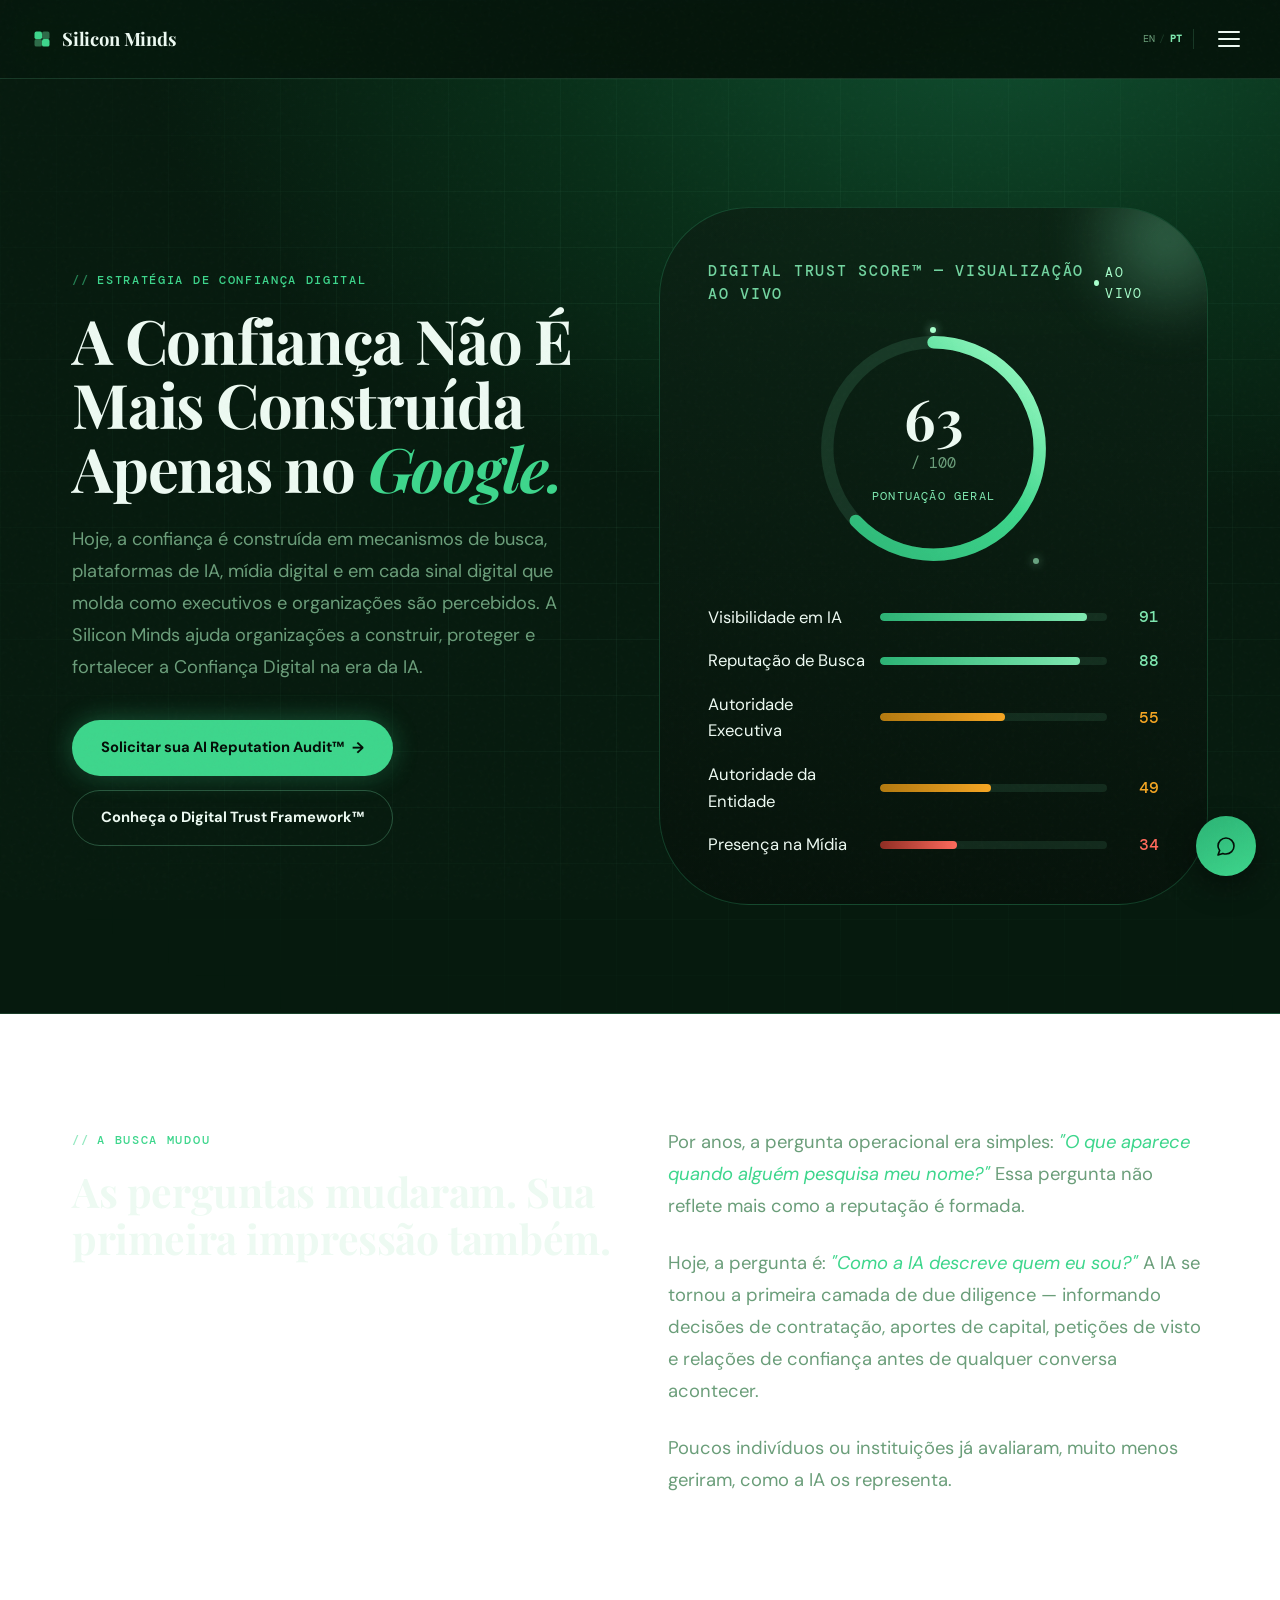
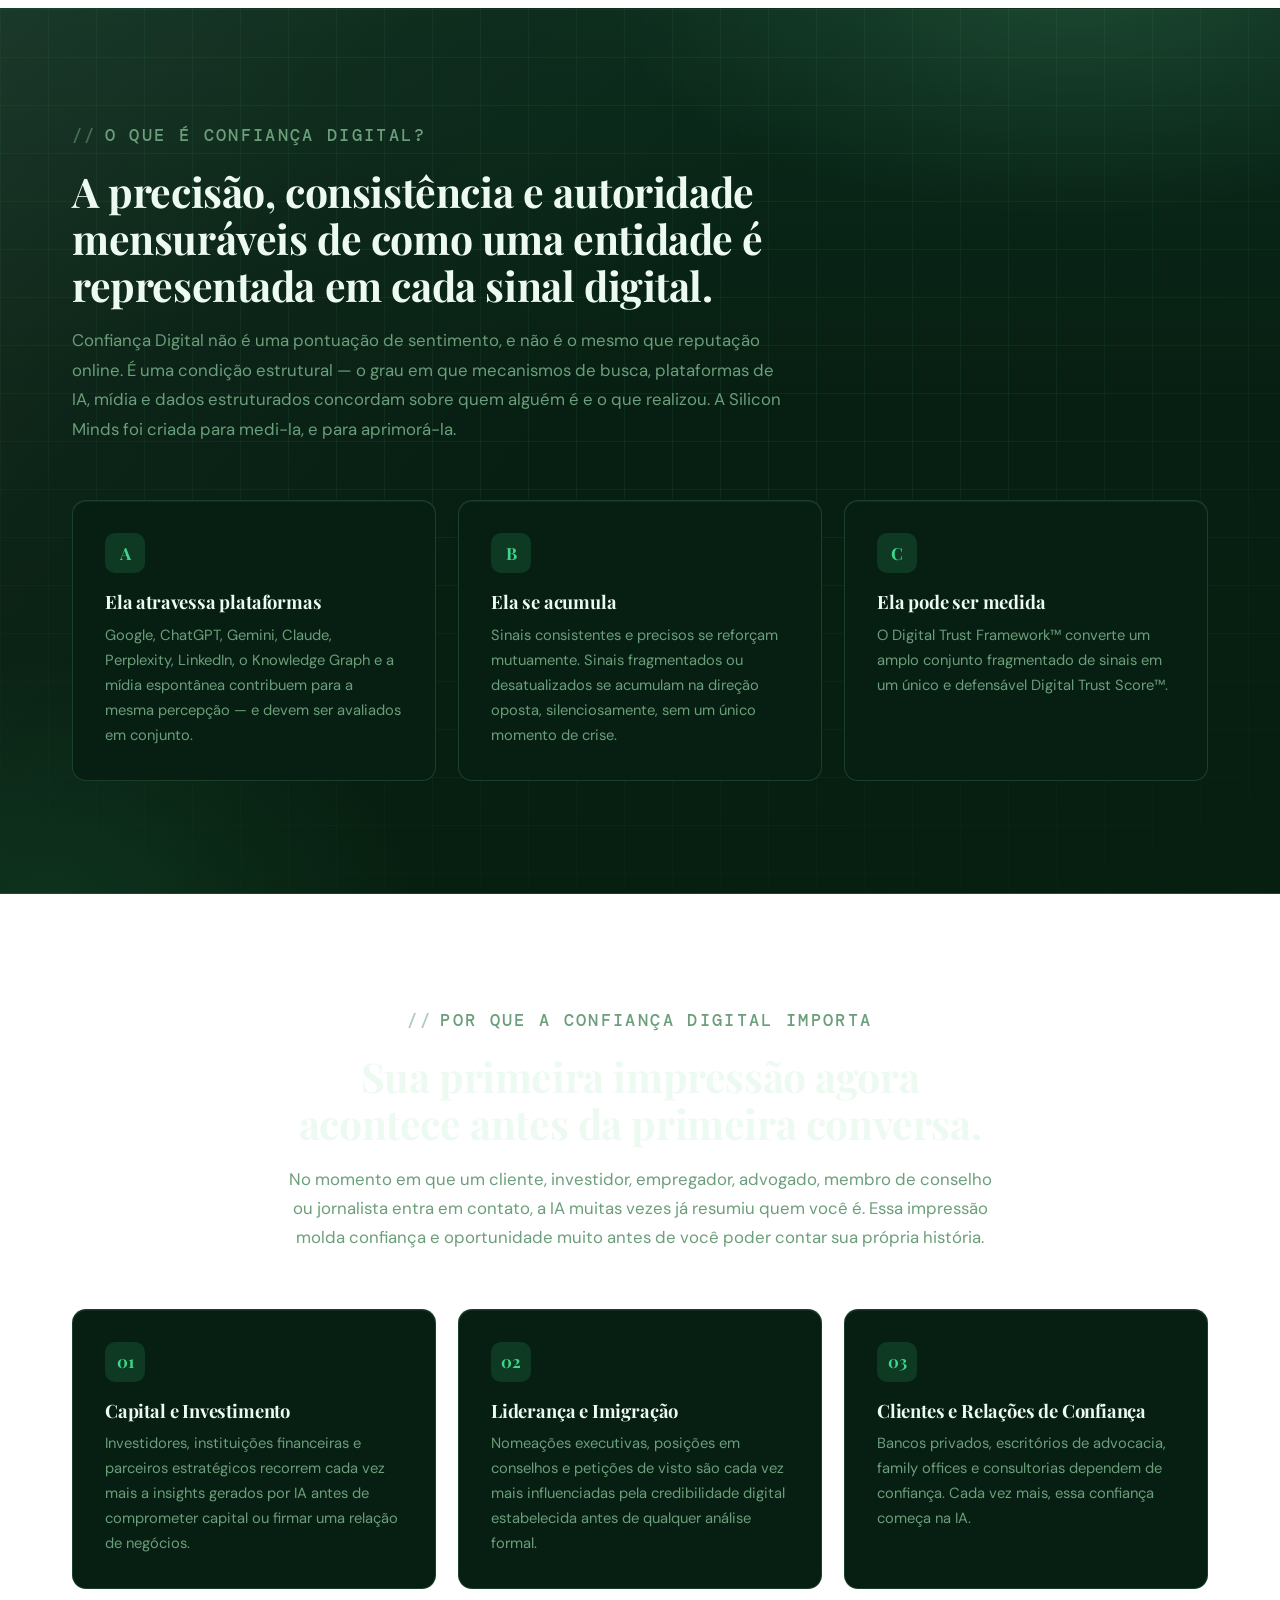
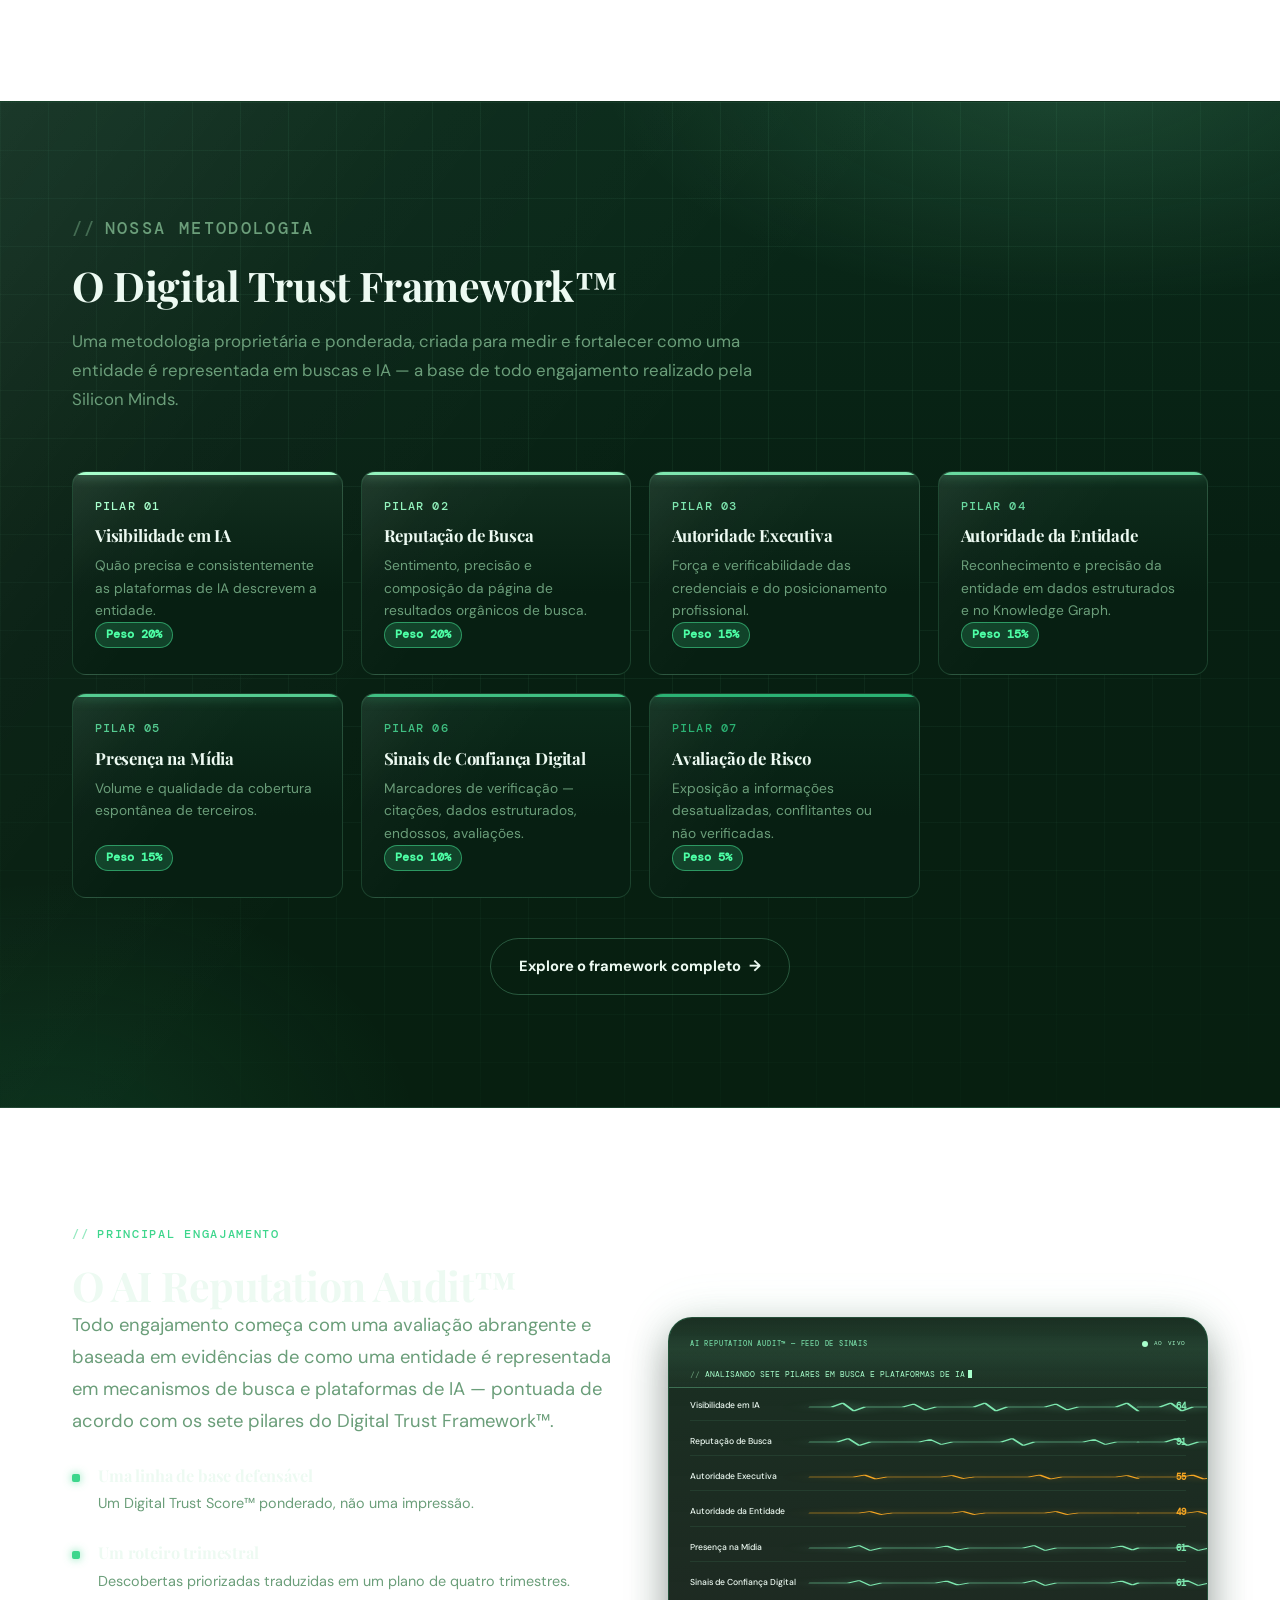
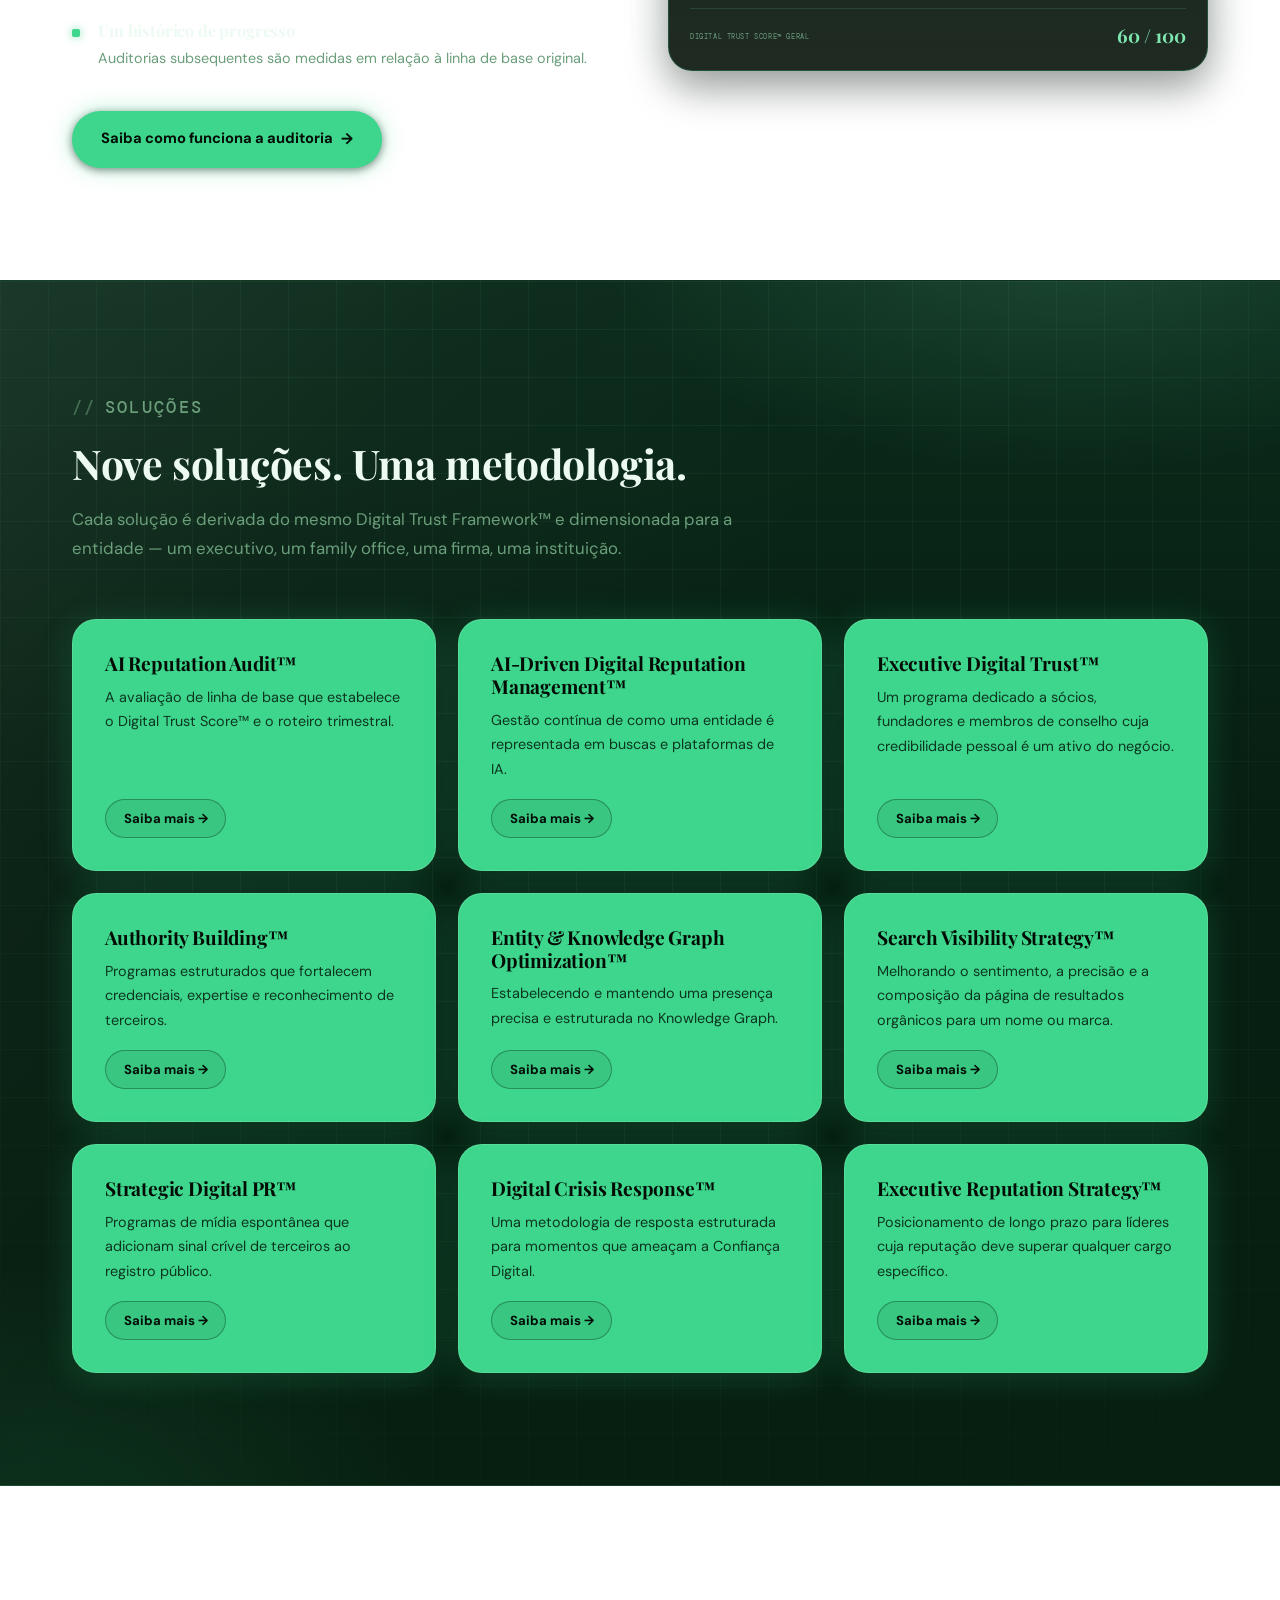
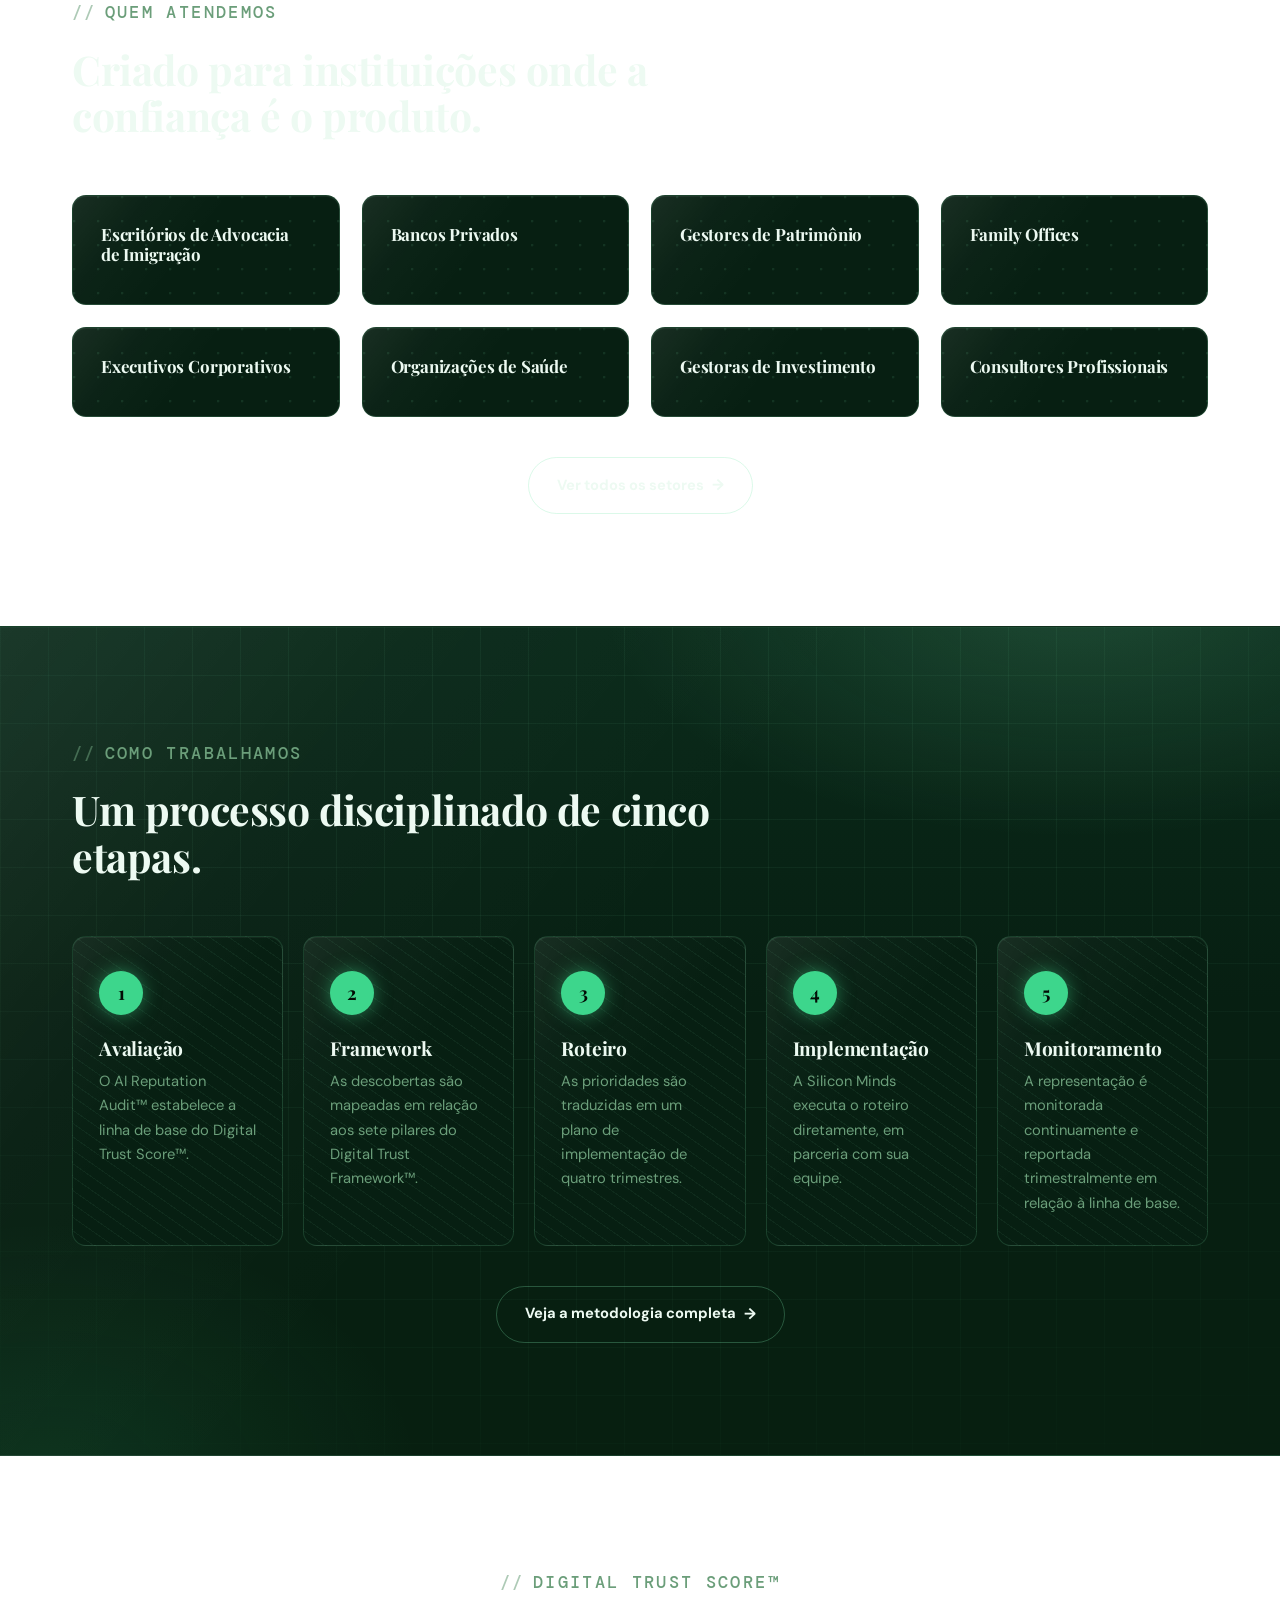
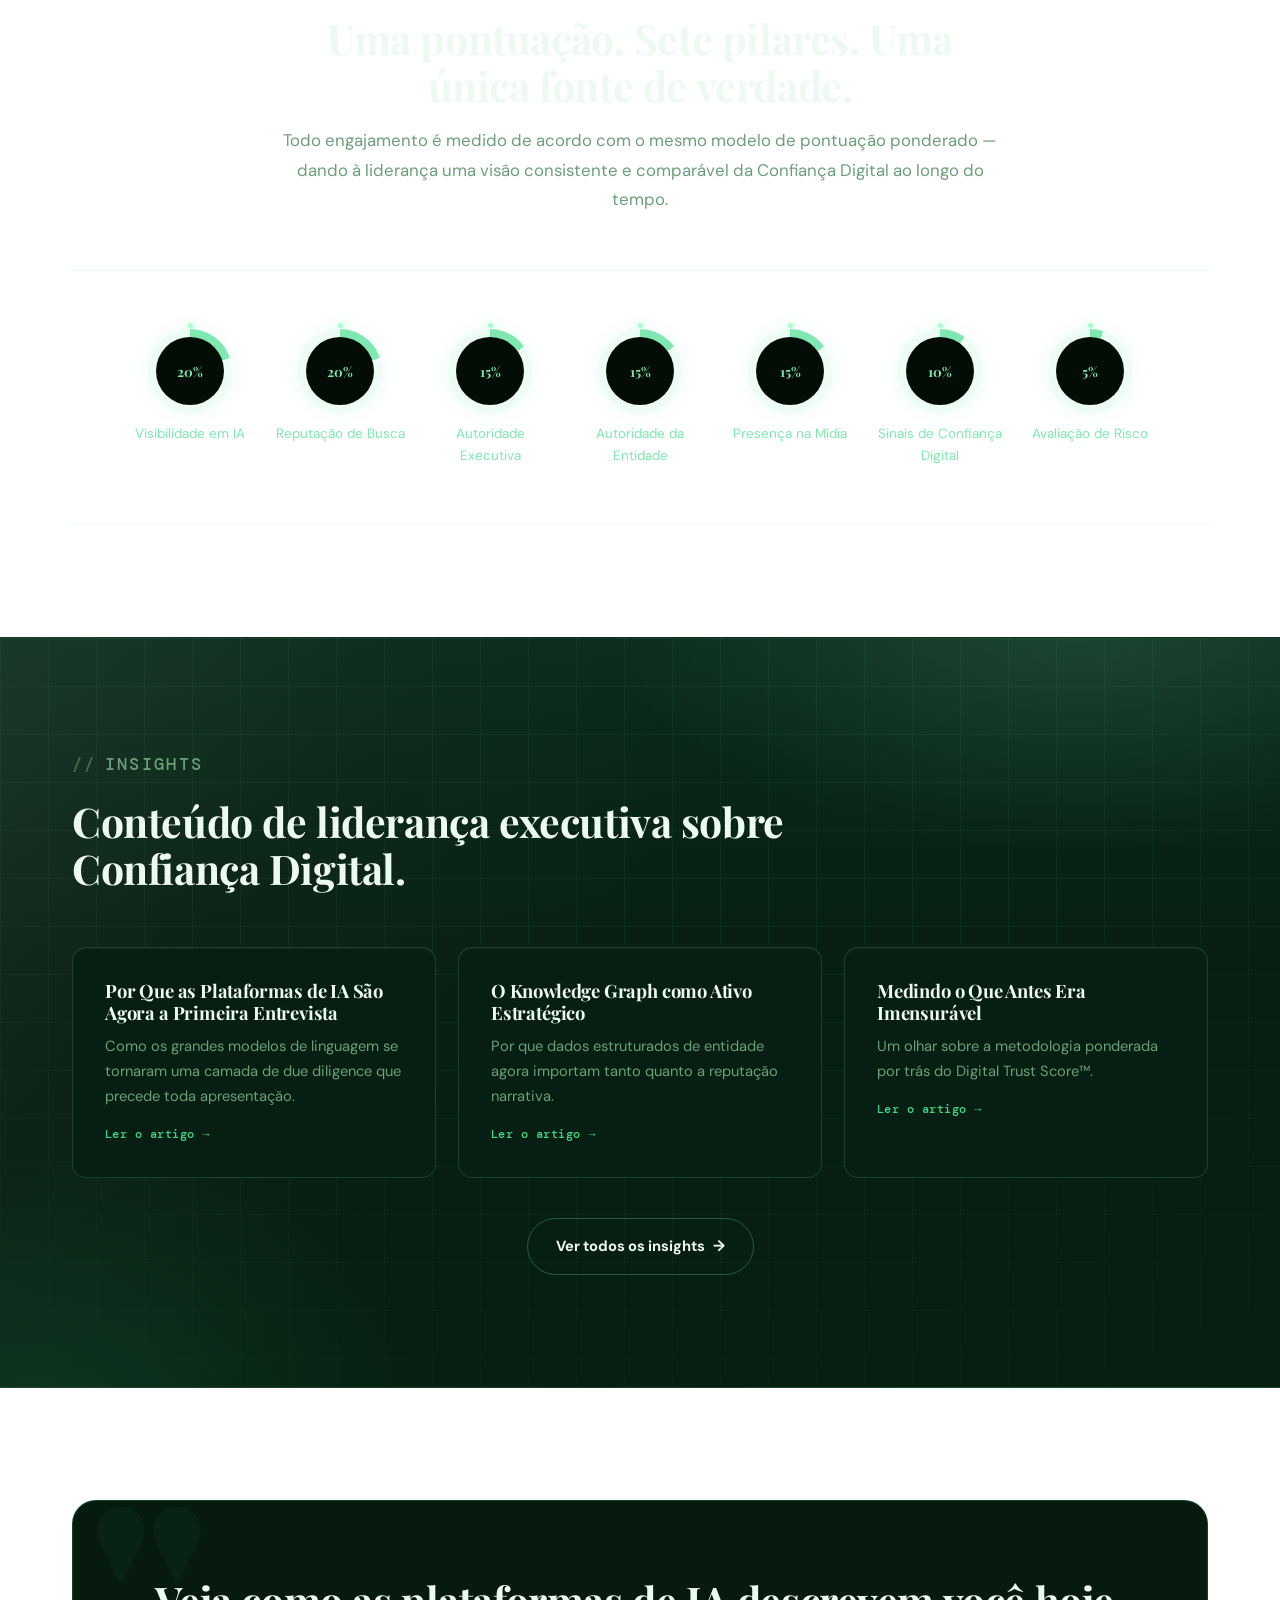
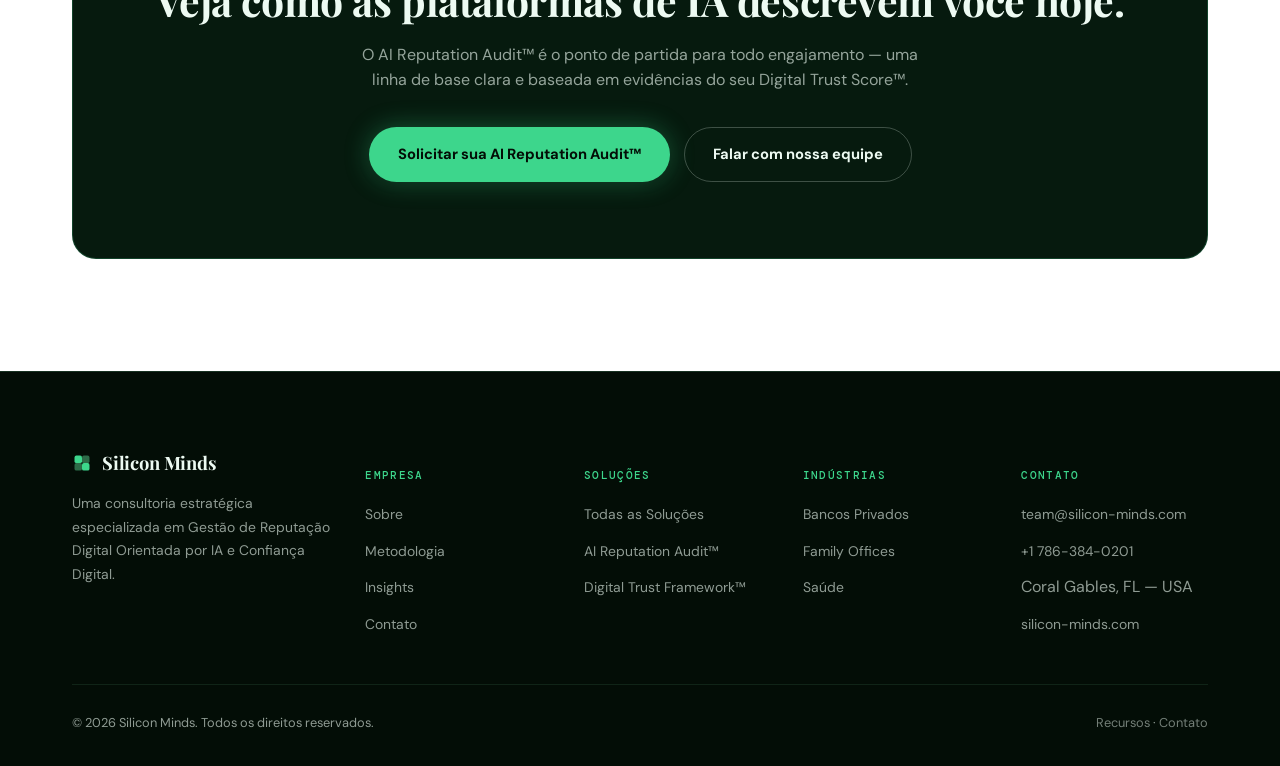
==== commit 85175899: "Add files via upload" ====
--- a/pt/index.html
+++ b/pt/index.html
@@ -53,7 +53,6 @@
       <a href="/pt/industries.html">Indústrias</a>
       <a href="/pt/methodology.html">Metodologia</a>
       <a href="/pt/insights.html">Insights</a>
-      <a href="/pt/resources.html">Recursos</a>
       <a href="/pt/contact.html">Contato</a>
     </nav>
     <div class="nav-cta">
@@ -321,22 +320,6 @@
     </div>
   </section>
 
-  <!-- RECURSOS -->
-  <section class="section-pad">
-    <div class="container">
-      <div class="section-head">
-        <p class="eyebrow">Recursos</p>
-        <h2 class="display">Material de pesquisa e referência em nível executivo.</h2>
-      </div>
-      <div class="grid grid-3">
-        <div class="card" data-reveal><h3>Executive Digital Trust Guide™</h3><p>Um guia introdutório sobre o framework, escrito para conselhos e sócios.</p></div>
-        <div class="card" data-reveal><h3>Digital Trust Framework™ White Paper</h3><p>A metodologia completa por trás do modelo de pontuação de sete pilares.</p></div>
-        <div class="card" data-reveal><h3>AI Reputation Audit™ Sample Report</h3><p>Uma amostra editada de uma auditoria e roteiro concluídos.</p></div>
-      </div>
-      <div class="mt-40 text-center"><a href="/pt/resources.html" class="btn btn-outline">Ver todos os recursos <span class="btn-arrow">→</span></a></div>
-    </div>
-  </section>
-
   <!-- CTA FINAL -->
   <section class="section-pad">
     <div class="container">
